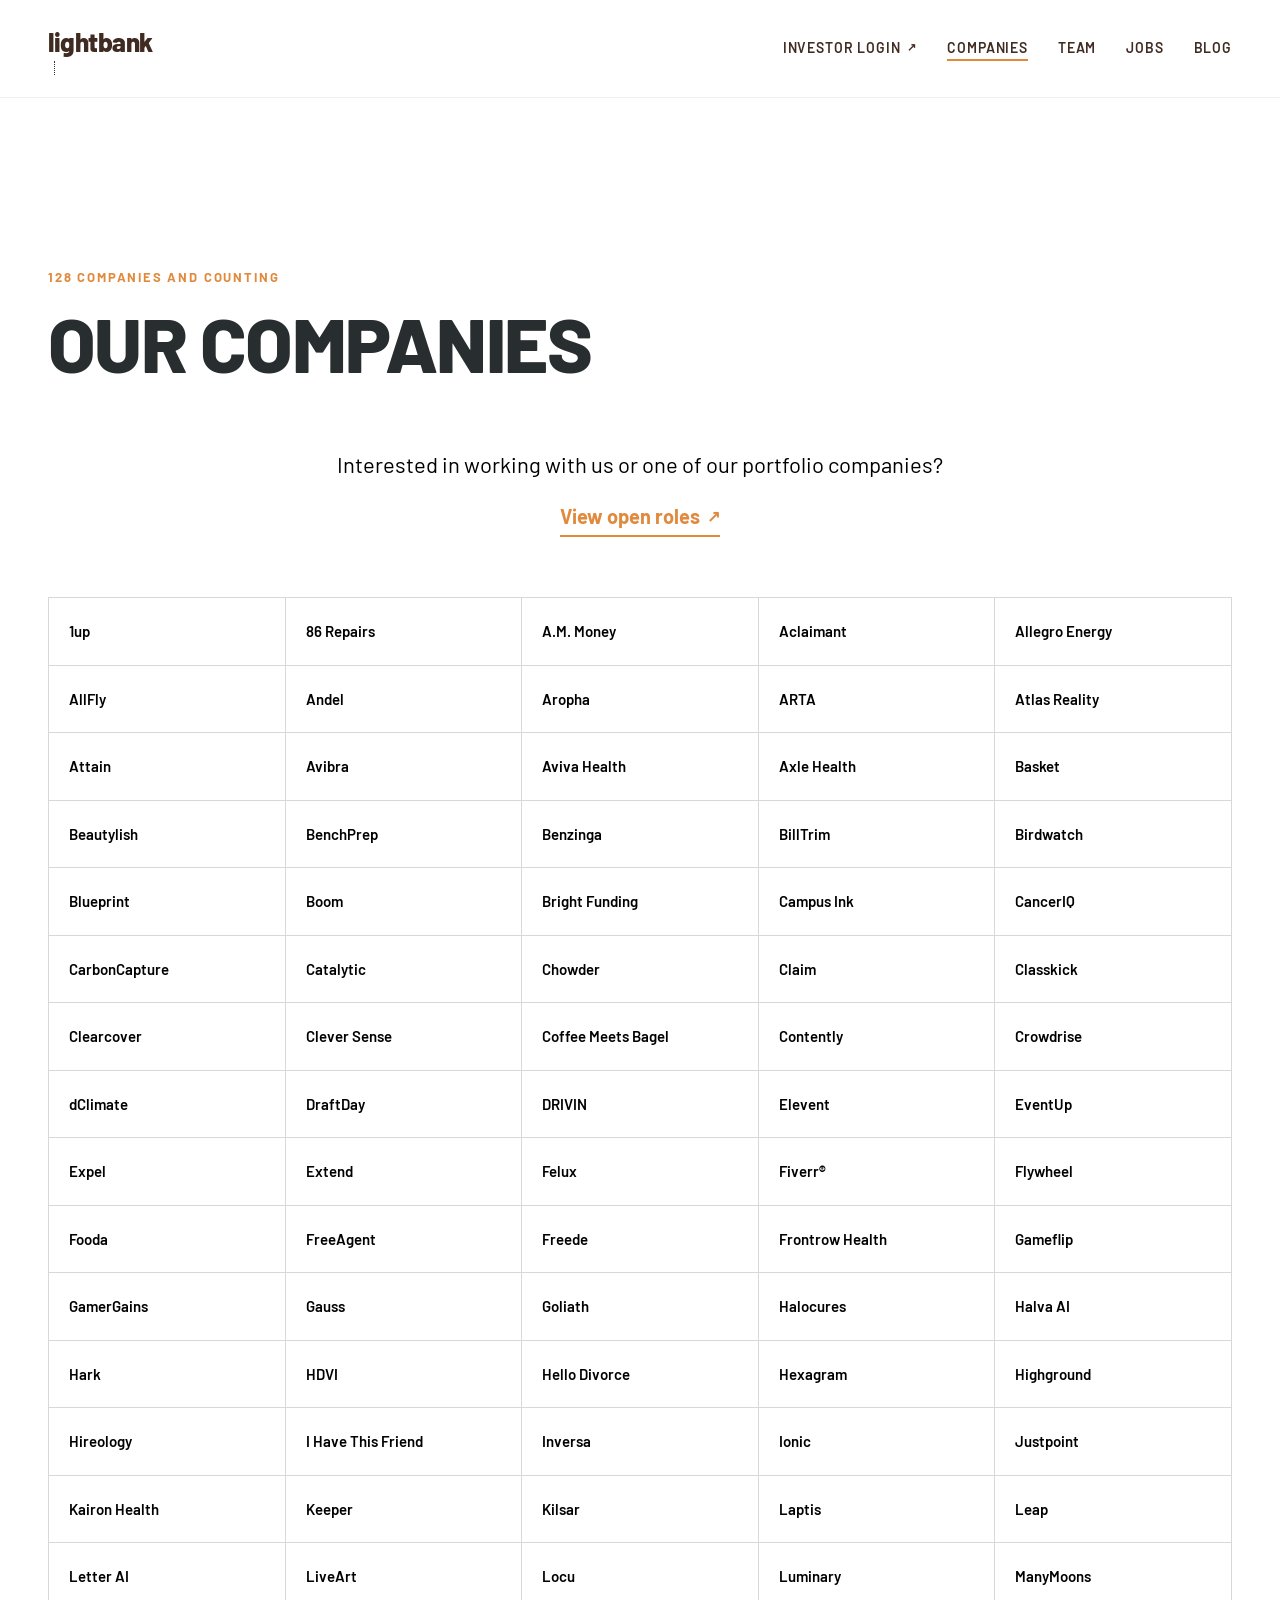
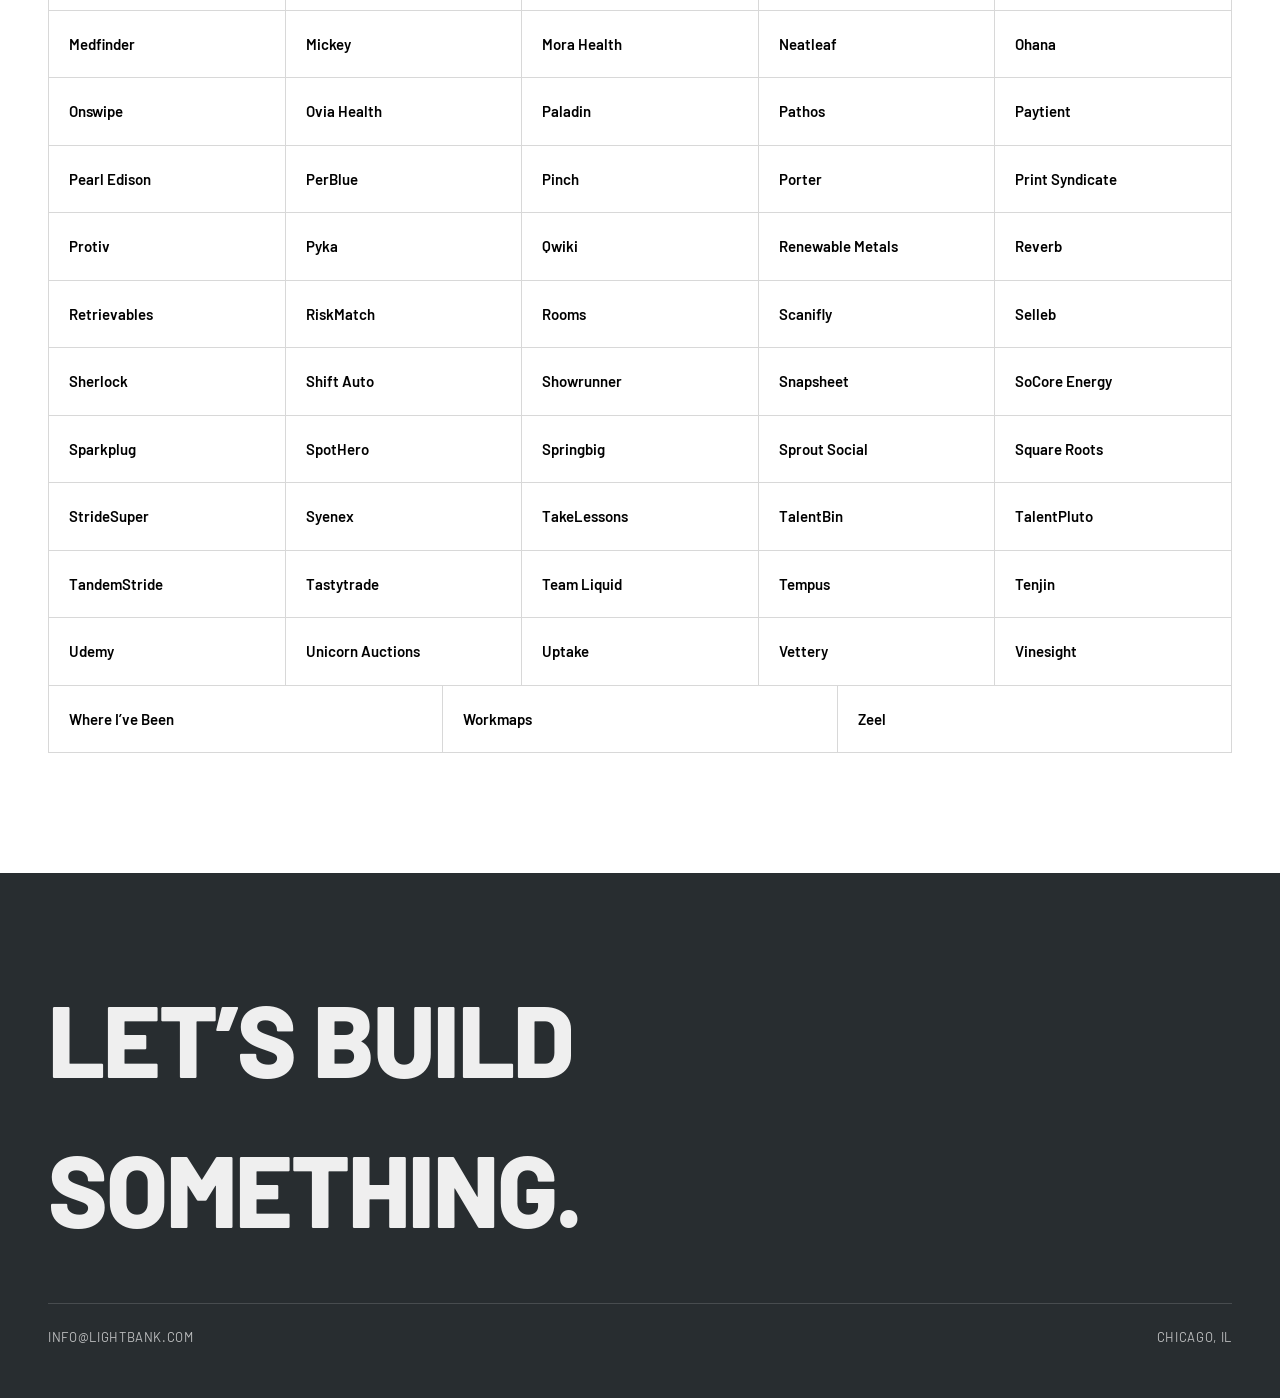
==== companies.html @ a5ef5e42 "Add files via upload" ====
<!DOCTYPE html>
<html lang="en">
<head>
<meta charset="UTF-8">
<meta name="viewport" content="width=device-width, initial-scale=1.0">
<title>Companies — lightbank</title>
<link rel="preconnect" href="https://fonts.googleapis.com">
<link rel="preconnect" href="https://fonts.gstatic.com" crossorigin>
<link href="https://fonts.googleapis.com/css2?family=Barlow:wght@400;600;700;800&display=swap" rel="stylesheet">
<link rel="stylesheet" href="css/styles.css">
</head>
<body>

<header class="site-header">
  <div class="site-header-inner">
    <a href="index.html" class="logo" aria-label="lightbank home">
      <img src="https://images.squarespace-cdn.com/content/v1/611c10a55295ea4ac70eeafd/a0b022d5-d10e-4977-9b59-b20f80494ccd/logo-dark%402x+1+%281%29.png?format=1500w" alt="lightbank" onerror="this.replaceWith(Object.assign(document.createElement('span'),{className:'logo-text',textContent:'lightbank'}))">
      <span class="logo-tick"></span>
    </a>
    <nav class="main-nav">
      <a href="https://dynamo.dynamosoftware.com/tenant/d8.dynamosoftware.com/lightbank/VC-Investor%20Portal_New" class="ext-link" target="_blank" rel="noopener">INVESTOR LOGIN <span class="ext-arrow">&#8599;</span></a>
      <a href="companies.html" aria-current="page">COMPANIES</a>
      <a href="team.html">TEAM</a>
      <a href="jobs.html">JOBS</a>
      <a href="blog.html">BLOG</a>
    </nav>
    <button class="nav-toggle" aria-label="Menu">&#9776;</button>
  </div>
</header>

<main>
  <div class="page-hero">
    <p class="section-kicker reveal">128 companies and counting</p>
    <h1 class="section-title reveal">Our Companies</h1>
  </div>

  <div class="cta-block reveal" style="padding-top: 0; padding-bottom: 60px;">
    <p>Interested in working with us or one of our portfolio companies?</p>
    <a href="jobs.html" class="ext-link">View open roles <span class="ext-arrow">&#8599;</span></a>
  </div>

  <section class="wrap" style="padding-bottom: 120px;">
    <div class="companies-wall reveal">
      <div class="company-tile">1up</div>
      <div class="company-tile">86 Repairs</div>
      <div class="company-tile">A.M. Money</div>
      <div class="company-tile">Aclaimant</div>
      <div class="company-tile">Allegro Energy</div>
      <div class="company-tile">AllFly</div>
      <div class="company-tile">Andel</div>
      <div class="company-tile">Aropha</div>
      <div class="company-tile">ARTA</div>
      <div class="company-tile">Atlas Reality</div>
      <div class="company-tile">Attain</div>
      <div class="company-tile">Avibra</div>
      <div class="company-tile">Aviva Health</div>
      <div class="company-tile">Axle Health</div>
      <div class="company-tile">Basket</div>
      <div class="company-tile">Beautylish</div>
      <div class="company-tile">BenchPrep</div>
      <div class="company-tile">Benzinga</div>
      <div class="company-tile">BillTrim</div>
      <div class="company-tile">Birdwatch</div>
      <div class="company-tile">Blueprint</div>
      <div class="company-tile">Boom</div>
      <div class="company-tile">Bright Funding</div>
      <div class="company-tile">Campus Ink</div>
      <div class="company-tile">CancerIQ</div>
      <div class="company-tile">CarbonCapture</div>
      <div class="company-tile">Catalytic</div>
      <div class="company-tile">Chowder</div>
      <div class="company-tile">Claim</div>
      <div class="company-tile">Classkick</div>
      <div class="company-tile">Clearcover</div>
      <div class="company-tile">Clever Sense</div>
      <div class="company-tile">Coffee Meets Bagel</div>
      <div class="company-tile">Contently</div>
      <div class="company-tile">Crowdrise</div>
      <div class="company-tile">dClimate</div>
      <div class="company-tile">DraftDay</div>
      <div class="company-tile">DRIVIN</div>
      <div class="company-tile">Elevent</div>
      <div class="company-tile">EventUp</div>
      <div class="company-tile">Expel</div>
      <div class="company-tile">Extend</div>
      <div class="company-tile">Felux</div>
      <div class="company-tile">Fiverr&reg;</div>
      <div class="company-tile">Flywheel</div>
      <div class="company-tile">Fooda</div>
      <div class="company-tile">FreeAgent</div>
      <div class="company-tile">Freede</div>
      <div class="company-tile">Frontrow Health</div>
      <div class="company-tile">Gameflip</div>
      <div class="company-tile">GamerGains</div>
      <div class="company-tile">Gauss</div>
      <div class="company-tile">Goliath</div>
      <div class="company-tile">Halocures</div>
      <div class="company-tile">Halva AI</div>
      <div class="company-tile">Hark</div>
      <div class="company-tile">HDVI</div>
      <div class="company-tile">Hello Divorce</div>
      <div class="company-tile">Hexagram</div>
      <div class="company-tile">Highground</div>
      <div class="company-tile">Hireology</div>
      <div class="company-tile">I Have This Friend</div>
      <div class="company-tile">Inversa</div>
      <div class="company-tile">Ionic</div>
      <div class="company-tile">Justpoint</div>
      <div class="company-tile">Kairon Health</div>
      <div class="company-tile">Keeper</div>
      <div class="company-tile">Kilsar</div>
      <div class="company-tile">Laptis</div>
      <div class="company-tile">Leap</div>
      <div class="company-tile">Letter AI</div>
      <div class="company-tile">LiveArt</div>
      <div class="company-tile">Locu</div>
      <div class="company-tile">Luminary</div>
      <div class="company-tile">ManyMoons</div>
      <div class="company-tile">Medfinder</div>
      <div class="company-tile">Mickey</div>
      <div class="company-tile">Mora Health</div>
      <div class="company-tile">Neatleaf</div>
      <div class="company-tile">Ohana</div>
      <div class="company-tile">Onswipe</div>
      <div class="company-tile">Ovia Health</div>
      <div class="company-tile">Paladin</div>
      <div class="company-tile">Pathos</div>
      <div class="company-tile">Paytient</div>
      <div class="company-tile">Pearl Edison</div>
      <div class="company-tile">PerBlue</div>
      <div class="company-tile">Pinch</div>
      <div class="company-tile">Porter</div>
      <div class="company-tile">Print Syndicate</div>
      <div class="company-tile">Protiv</div>
      <div class="company-tile">Pyka</div>
      <div class="company-tile">Qwiki</div>
      <div class="company-tile">Renewable Metals</div>
      <div class="company-tile">Reverb</div>
      <div class="company-tile">Retrievables</div>
      <div class="company-tile">RiskMatch</div>
      <div class="company-tile">Rooms</div>
      <div class="company-tile">Scanifly</div>
      <div class="company-tile">Selleb</div>
      <div class="company-tile">Sherlock</div>
      <div class="company-tile">Shift Auto</div>
      <div class="company-tile">Showrunner</div>
      <div class="company-tile">Snapsheet</div>
      <div class="company-tile">SoCore Energy</div>
      <div class="company-tile">Sparkplug</div>
      <div class="company-tile">SpotHero</div>
      <div class="company-tile">Springbig</div>
      <div class="company-tile">Sprout Social</div>
      <div class="company-tile">Square Roots</div>
      <div class="company-tile">StrideSuper</div>
      <div class="company-tile">Syenex</div>
      <div class="company-tile">TakeLessons</div>
      <div class="company-tile">TalentBin</div>
      <div class="company-tile">TalentPluto</div>
      <div class="company-tile">TandemStride</div>
      <div class="company-tile">Tastytrade</div>
      <div class="company-tile">Team Liquid</div>
      <div class="company-tile">Tempus</div>
      <div class="company-tile">Tenjin</div>
      <div class="company-tile">Udemy</div>
      <div class="company-tile">Unicorn Auctions</div>
      <div class="company-tile">Uptake</div>
      <div class="company-tile">Vettery</div>
      <div class="company-tile">Vinesight</div>
      <div class="company-tile">Where I&rsquo;ve Been</div>
      <div class="company-tile">Workmaps</div>
      <div class="company-tile">Zeel</div>
    </div>
  </section>
</main>

<footer class="site-footer">
  <div class="wrap">
    <div class="footer-huge reveal">Let&rsquo;s build<br>something.</div>
    <div class="footer-meta">
      <a href="mailto:info@lightbank.com">INFO@LIGHTBANK.COM</a>
      <span>CHICAGO, IL</span>
    </div>
  </div>
</footer>

<script src="js/nav.js"></script>
</body>
</html>
---- css/styles.css ----
/* ==========================================================================
   lightbank — rebuild v2
   Bold layout & motion. Brand constants kept: Barlow, brown/near-black/cream.
   ========================================================================== */

:root {
  --color-bg: #ffffff;
  --color-bg-alt: #efefef;
  --color-text: #000000;
  --color-heading: #282d30;
  --color-accent: #3f2b21;   /* brand brown */
  --color-accent-2: #8a5a3a; /* lighter brown for accents/motion */
  --color-orange: #e08a3e;   /* brand orange accent */
  --color-muted: #6b6b6b;
  --color-invert-bg: #282d30;
  --color-invert-text: #efefef;

  --font-base: 'Barlow', Helvetica, Arial, sans-serif;

  --max-width: 1320px;
  --ease: cubic-bezier(.16,1,.3,1);
}

* { box-sizing: border-box; }

html { scroll-behavior: smooth; }

html, body {
  margin: 0;
  padding: 0;
  background: var(--color-bg);
  color: var(--color-text);
  font-family: var(--font-base);
  font-size: 16px;
  line-height: 1.5;
  overflow-x: hidden;
}

a { color: inherit; text-decoration: none; }
img { max-width: 100%; display: block; }

.wrap {
  max-width: var(--max-width);
  margin: 0 auto;
  padding: 0 48px;
}

/* ---------------- Reveal-on-scroll ---------------- */

.reveal {
  opacity: 0;
  transform: translateY(36px);
  transition: opacity 0.8s var(--ease), transform 0.8s var(--ease);
}

.reveal.is-visible {
  opacity: 1;
  transform: translateY(0);
}

.reveal-stagger > * {
  opacity: 0;
  transform: translateY(24px);
  transition: opacity 0.6s var(--ease), transform 0.6s var(--ease);
}

.reveal-stagger.is-visible > * {
  opacity: 1;
  transform: translateY(0);
}

.reveal-stagger.is-visible > *:nth-child(1) { transition-delay: 0.02s; }
.reveal-stagger.is-visible > *:nth-child(2) { transition-delay: 0.06s; }
.reveal-stagger.is-visible > *:nth-child(3) { transition-delay: 0.10s; }
.reveal-stagger.is-visible > *:nth-child(4) { transition-delay: 0.14s; }
.reveal-stagger.is-visible > *:nth-child(5) { transition-delay: 0.18s; }
.reveal-stagger.is-visible > *:nth-child(6) { transition-delay: 0.22s; }
.reveal-stagger.is-visible > *:nth-child(7) { transition-delay: 0.26s; }
.reveal-stagger.is-visible > *:nth-child(8) { transition-delay: 0.30s; }
.reveal-stagger.is-visible > *:nth-child(n+9) { transition-delay: 0.34s; }

/* ---------------- Header / Nav ---------------- */

.site-header {
  position: sticky;
  top: 0;
  z-index: 100;
  display: flex;
  align-items: center;
  justify-content: space-between;
  padding: 22px 48px;
  background: rgba(255,255,255,0.72);
  backdrop-filter: blur(14px) saturate(1.4);
  -webkit-backdrop-filter: blur(14px) saturate(1.4);
  border-bottom: 1px solid rgba(63,43,33,0.08);
}

.site-header-inner {
  display: flex;
  align-items: center;
  justify-content: space-between;
  max-width: var(--max-width);
  margin: 0 auto;
  width: 100%;
}

.site-header, .site-header * { color: var(--color-accent); }

.logo {
  display: inline-flex;
  flex-direction: column;
  align-items: flex-start;
}

.logo img { height: 30px; width: auto; }

.logo .logo-tick {
  width: 1px; height: 14px; margin-left: 6px;
  border-left: 1px dotted var(--color-accent);
}

.logo .logo-text {
  font-weight: 800;
  font-size: 26px;
  letter-spacing: -0.5px;
}

.main-nav { display: flex; align-items: center; gap: 30px; }

.main-nav a {
  font-size: 14px;
  font-weight: 600;
  letter-spacing: 0.06em;
  position: relative;
  padding-bottom: 3px;
}

.main-nav a::after {
  content: '';
  position: absolute;
  left: 0; bottom: 0;
  width: 100%; height: 2px;
  background: var(--color-orange);
  transform: scaleX(0);
  transform-origin: right;
  transition: transform 0.35s var(--ease);
}

.main-nav a:hover::after,
.main-nav a[aria-current="page"]::after {
  transform: scaleX(1);
  transform-origin: left;
}

.ext-link {
  display: inline-flex;
  align-items: center;
  gap: 7px;
}

.ext-link .ext-arrow {
  display: inline-block;
  font-size: 0.8em;
  transition: transform 0.3s var(--ease);
}

.ext-link:hover .ext-arrow { transform: translate(2px, -2px); }

.nav-toggle {
  display: none;
  background: none; border: none;
  font-size: 24px; cursor: pointer;
}

/* ---------------- Hero ---------------- */

.hero-photo {
  position: relative;
  height: 88vh;
  min-height: 520px;
  overflow: hidden;
}

.hero-photo img {
  width: 100%;
  height: 100%;
  object-fit: cover;
  object-position: center 30%;
}

.hero-photo-caption {
  position: absolute;
  left: 48px;
  bottom: 28px;
  color: #fff;
  font-size: 12px;
  font-weight: 600;
  letter-spacing: 0.08em;
  text-transform: uppercase;
  text-shadow: 0 1px 8px rgba(0,0,0,0.45);
}

.hero {
  display: flex;
  flex-direction: column;
  justify-content: flex-end;
  padding: 100px 48px 80px;
  max-width: var(--max-width);
  margin: 0 auto;
  position: relative;
}

.hero-huge {
  font-size: clamp(56px, 10vw, 148px);
  font-weight: 800;
  line-height: 0.88;
  letter-spacing: -0.03em;
  color: var(--color-heading);
  margin: 0;
  text-transform: uppercase;
}

.hero-huge .outline {
  -webkit-text-stroke: 2px var(--color-heading);
  color: transparent;
}

.hero-huge .pop {
  color: var(--color-orange);
}

.hero-sub {
  max-width: 520px;
  margin-top: 32px;
  font-size: 20px;
  color: var(--color-muted);
}

.hero-meta {
  display: flex;
  justify-content: space-between;
  align-items: flex-end;
  margin-top: 60px;
  padding-top: 24px;
  border-top: 1px solid #d8d8d8;
  font-size: 13px;
  letter-spacing: 0.05em;
  color: var(--color-muted);
  text-transform: uppercase;
}

/* ---------------- Marquee ---------------- */

.marquee-band {
  background: var(--color-invert-bg);
  color: var(--color-invert-text);
  padding: 26px 0;
  overflow: hidden;
  white-space: nowrap;
  border-top: 3px solid var(--color-orange);
  border-bottom: 3px solid var(--color-orange);
}

.marquee-track {
  display: inline-flex;
  animation: marquee 42s linear infinite;
}

.marquee-track span {
  font-size: 22px;
  font-weight: 600;
  text-transform: uppercase;
  letter-spacing: 0.02em;
  padding: 0 28px;
  opacity: 0.85;
}

.marquee-track span::after {
  content: '\2022';
  margin-left: 28px;
  opacity: 0.4;
}

@keyframes marquee {
  from { transform: translateX(0); }
  to { transform: translateX(-50%); }
}

@media (prefers-reduced-motion: reduce) {
  .marquee-track { animation: none; }
  .reveal, .reveal-stagger > * { opacity: 1; transform: none; transition: none; }
}

/* ---------------- Section framing ---------------- */

.section {
  padding: 120px 48px;
  max-width: var(--max-width);
  margin: 0 auto;
}

.section.alt {
  background: var(--color-bg-alt);
  max-width: none;
  padding-left: 0; padding-right: 0;
}

.section.alt > .wrap { padding-top: 0; padding-bottom: 0; }

.section-kicker {
  font-size: 13px;
  font-weight: 700;
  letter-spacing: 0.14em;
  text-transform: uppercase;
  color: var(--color-orange);
  margin: 0 0 18px;
}

.section-title {
  font-size: clamp(36px, 6vw, 84px);
  font-weight: 800;
  letter-spacing: -0.02em;
  text-transform: uppercase;
  color: var(--color-heading);
  margin: 0 0 10px;
  line-height: 0.95;
}

.page-hero {
  padding: 170px 48px 60px;
  max-width: var(--max-width);
  margin: 0 auto;
}

/* ---------------- Team page ---------------- */

.team-list {
  border-top: 1px solid #d8d8d8;
}

.team-row {
  display: flex;
  align-items: baseline;
  gap: 28px;
  padding: 22px 0;
  border-bottom: 1px solid #d8d8d8;
  transition: background 0.35s var(--ease), padding-left 0.35s var(--ease);
}

.team-row:hover {
  background: var(--color-invert-bg);
  color: var(--color-invert-text);
  padding-left: 20px;
}

/* Non-navigating rows (e.g. team member names with no bio page):
   a much quieter hover so it doesn't read as a clickable link. */
.team-row.static {
  cursor: default;
}

.team-row.static:hover {
  background: var(--color-bg-alt);
  color: var(--color-text);
  padding-left: 12px;
}

.team-index {
  font-size: 14px;
  color: var(--color-muted);
  width: 40px;
  flex-shrink: 0;
}

.team-row:hover .team-index { color: var(--color-invert-text); opacity: 0.6; }

.team-name {
  font-size: clamp(24px, 4vw, 40px);
  font-weight: 700;
  letter-spacing: -0.01em;
  margin: 0;
  flex: 1;
}

.team-row-arrow {
  font-size: 22px;
  opacity: 0;
  transform: translateX(-8px);
  transition: opacity 0.3s var(--ease), transform 0.3s var(--ease);
}

.team-row:hover .team-row-arrow { opacity: 1; transform: translateX(0); }

.cta-block {
  text-align: center;
  padding: 100px 20px;
}

.cta-block p {
  font-size: 22px;
  margin: 0 0 20px;
}

.cta-block .ext-link {
  font-size: 20px;
  font-weight: 700;
  color: var(--color-orange);
  border-bottom: 2px solid var(--color-orange);
  padding-bottom: 4px;
}

/* ---------------- Companies page ---------------- */

.companies-wall {
  display: flex;
  flex-wrap: wrap;
  gap: 0;
  border-top: 1px solid #d8d8d8;
  border-left: 1px solid #d8d8d8;
}

.company-tile {
  flex: 1 1 220px;
  border-right: 1px solid #d8d8d8;
  border-bottom: 1px solid #d8d8d8;
  padding: 22px 20px;
  font-size: 15px;
  font-weight: 600;
  transition: background 0.25s var(--ease), color 0.25s var(--ease), transform 0.25s var(--ease);
}

.company-tile:hover {
  background: var(--color-accent);
  color: #fff;
  transform: translateY(-2px);
}

/* ---------------- Blog page ---------------- */

.blog-list {
  max-width: 920px;
  margin: 0 auto;
  padding: 0 48px 120px;
}

.blog-post {
  display: grid;
  grid-template-columns: 120px 1fr auto;
  align-items: start;
  gap: 24px;
  padding: 36px 0;
  border-bottom: 1px solid #d8d8d8;
  transition: transform 0.3s var(--ease);
}

.blog-post:hover { transform: translateX(10px); }

.blog-date {
  font-size: 14px;
  font-weight: 700;
  color: var(--color-orange);
  letter-spacing: 0.04em;
  padding-top: 6px;
}

.blog-title {
  font-size: clamp(19px, 2.4vw, 26px);
  font-weight: 700;
  color: var(--color-heading);
  text-transform: uppercase;
  line-height: 1.25;
  margin: 0;
}

.blog-post .ext-link {
  font-size: 14px;
  font-weight: 700;
  color: var(--color-accent);
  align-self: center;
  white-space: nowrap;
}

/* ---------------- Jobs page ---------------- */

.jobs-hero {
  min-height: 70vh;
  display: flex;
  flex-direction: column;
  justify-content: center;
  align-items: flex-start;
  padding: 140px 48px;
  max-width: var(--max-width);
  margin: 0 auto;
}

.jobs-hero p {
  font-size: 20px;
  max-width: 520px;
  color: var(--color-muted);
  margin: 24px 0 36px;
}

.jobs-hero .ext-link {
  font-size: clamp(22px, 3vw, 32px);
  font-weight: 800;
  color: var(--color-orange);
  border-bottom: 3px solid var(--color-orange);
  padding-bottom: 6px;
}

.orange-band {
  background: var(--color-orange);
  padding: 70px 48px;
}

.orange-band .wrap { padding: 0; display: flex; gap: 40px; flex-wrap: wrap; justify-content: space-between; }

.orange-band .stat { color: #2c1a0d; }

.orange-band .stat .num {
  font-size: clamp(36px, 5vw, 56px);
  font-weight: 800;
  line-height: 1;
  display: block;
}

.orange-band .stat .label {
  font-size: 13px;
  font-weight: 700;
  letter-spacing: 0.08em;
  text-transform: uppercase;
  opacity: 0.8;
}

.jobs-links .team-row {
  padding: 30px 0;
}

.jobs-links .team-name {
  font-size: clamp(22px, 3.4vw, 34px);
}

/* ---------------- Footer ---------------- */

.site-footer {
  background: var(--color-invert-bg);
  color: var(--color-invert-text);
  padding: 90px 48px 50px;
}

.site-footer .wrap {
  padding: 0;
}

.footer-huge {
  font-size: clamp(40px, 8vw, 100px);
  font-weight: 800;
  text-transform: uppercase;
  letter-spacing: -0.02em;
  margin: 0 0 40px;
}

.footer-meta {
  display: flex;
  justify-content: space-between;
  flex-wrap: wrap;
  gap: 16px;
  font-size: 13px;
  letter-spacing: 0.05em;
  text-transform: uppercase;
  opacity: 0.75;
  border-top: 1px solid rgba(255,255,255,0.2);
  padding-top: 24px;
}

.site-footer a:hover { opacity: 0.6; }

/* ---------------- Responsive ---------------- */

@media (max-width: 780px) {
  .main-nav { display: none; }
  .main-nav.is-open {
    display: flex;
    flex-direction: column;
    align-items: flex-start;
    gap: 18px;
    position: fixed;
    top: 78px; right: 24px;
    background: var(--color-invert-bg);
    color: #fff;
    padding: 24px 28px;
    z-index: 50;
  }
  .nav-toggle { display: block; }
  .hero { padding-top: 60px; }
  .hero-photo { height: 60vh; }
  .section { padding: 80px 24px; }
  .blog-post { grid-template-columns: 1fr; }
  .wrap, .blog-list, .page-hero, .jobs-hero { padding-left: 24px; padding-right: 24px; }
  .site-header { padding: 18px 24px; }
}
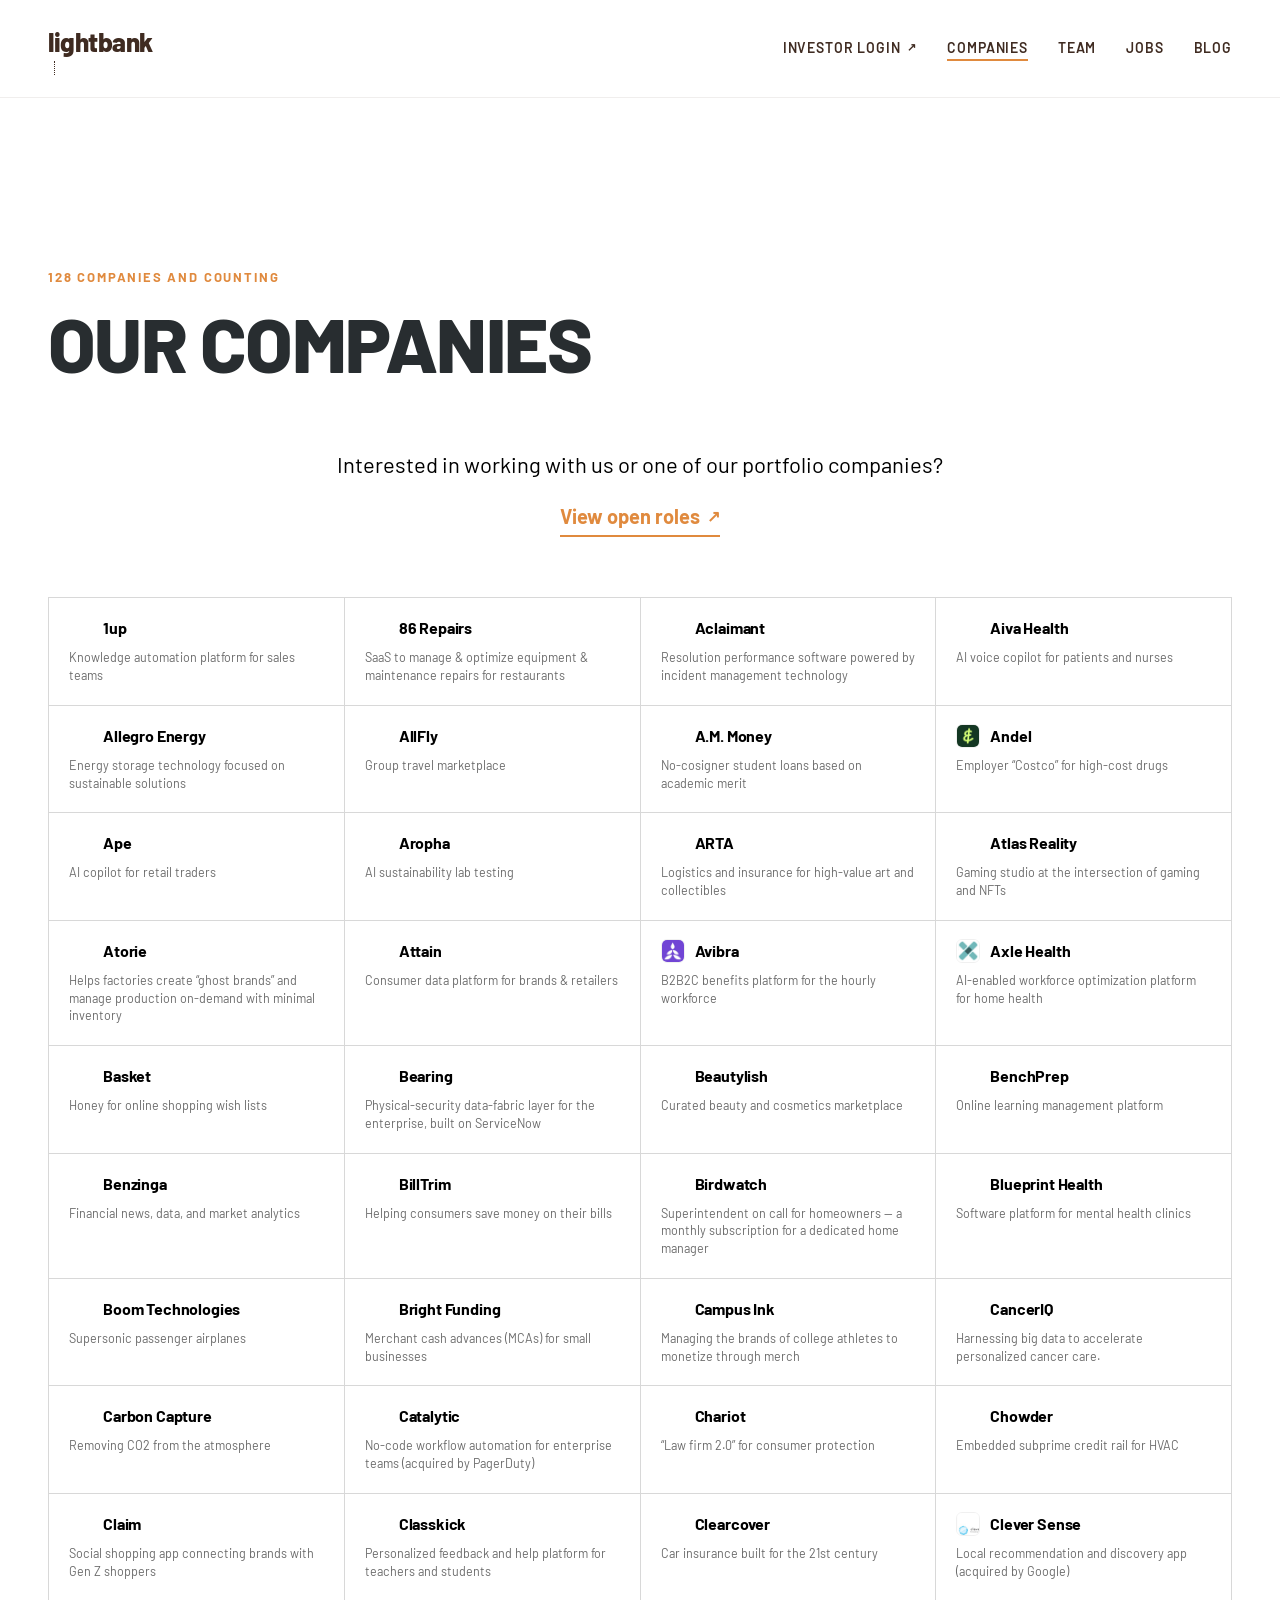
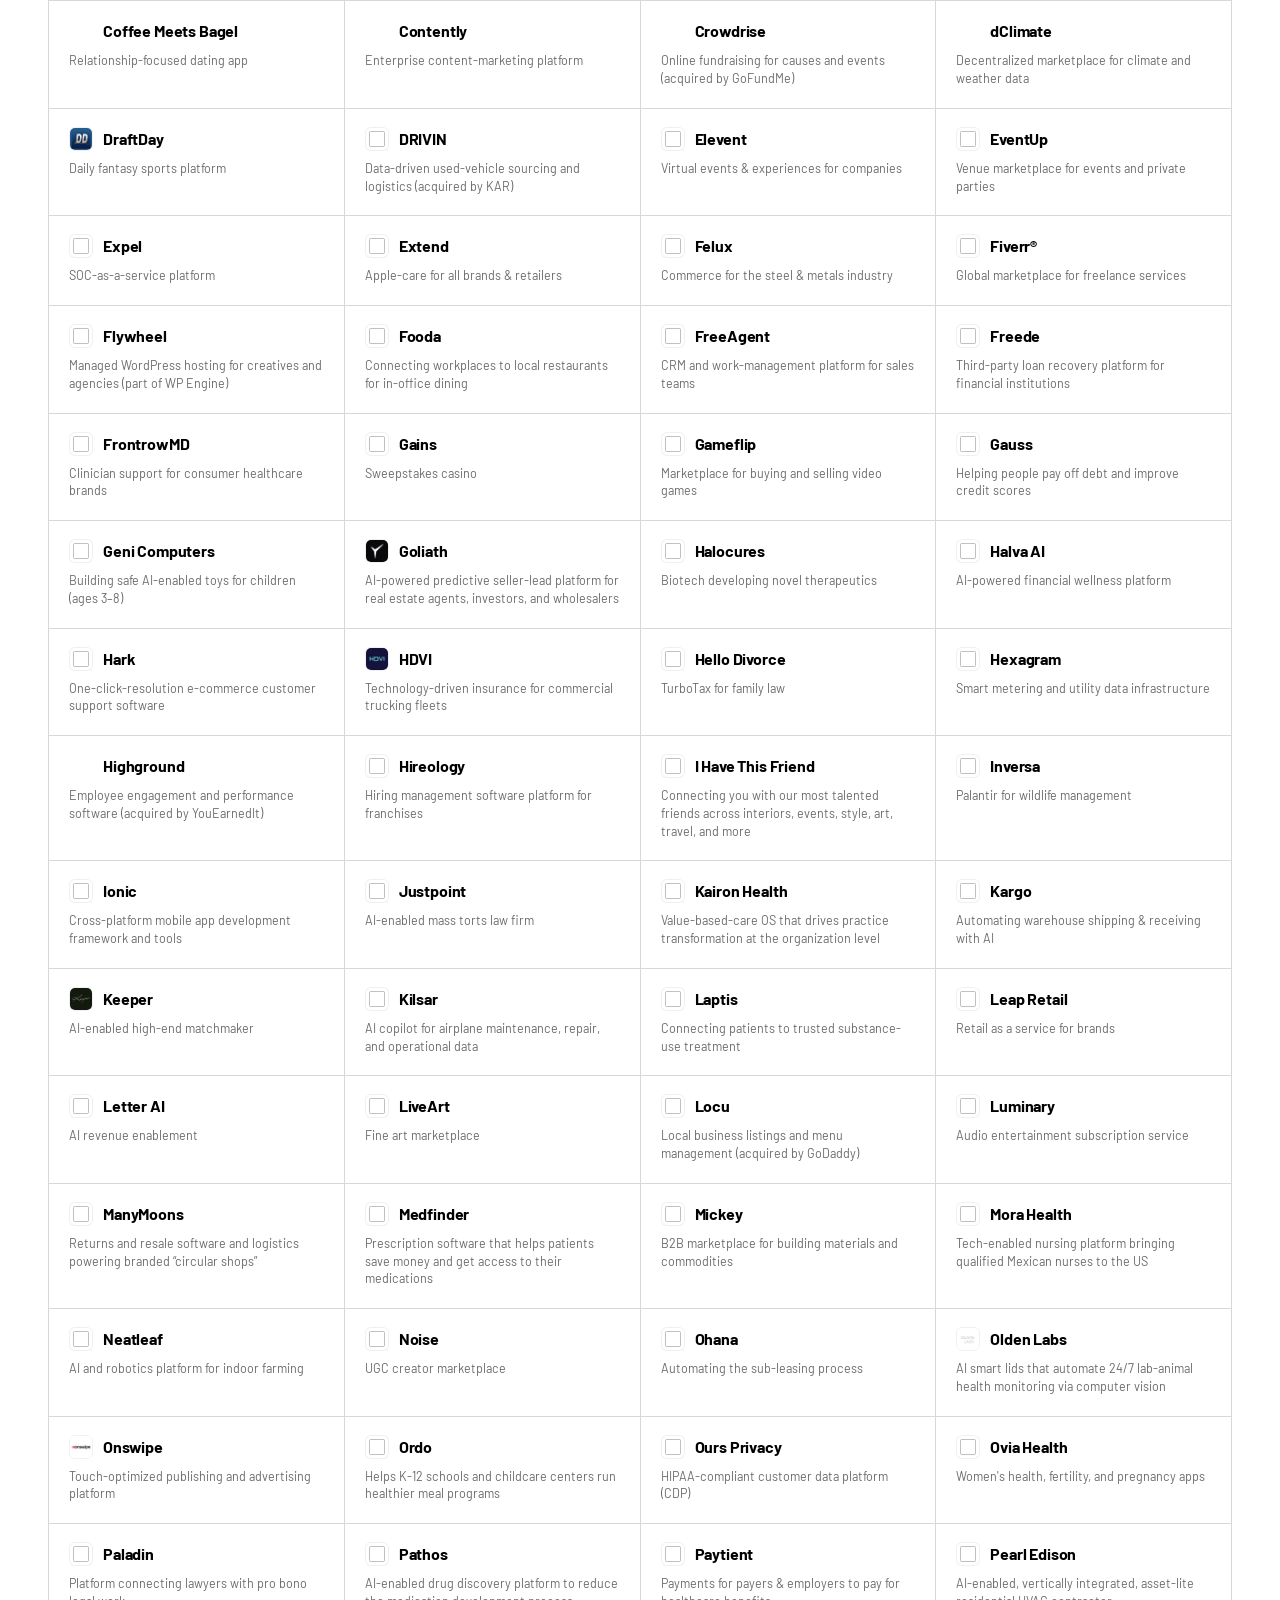
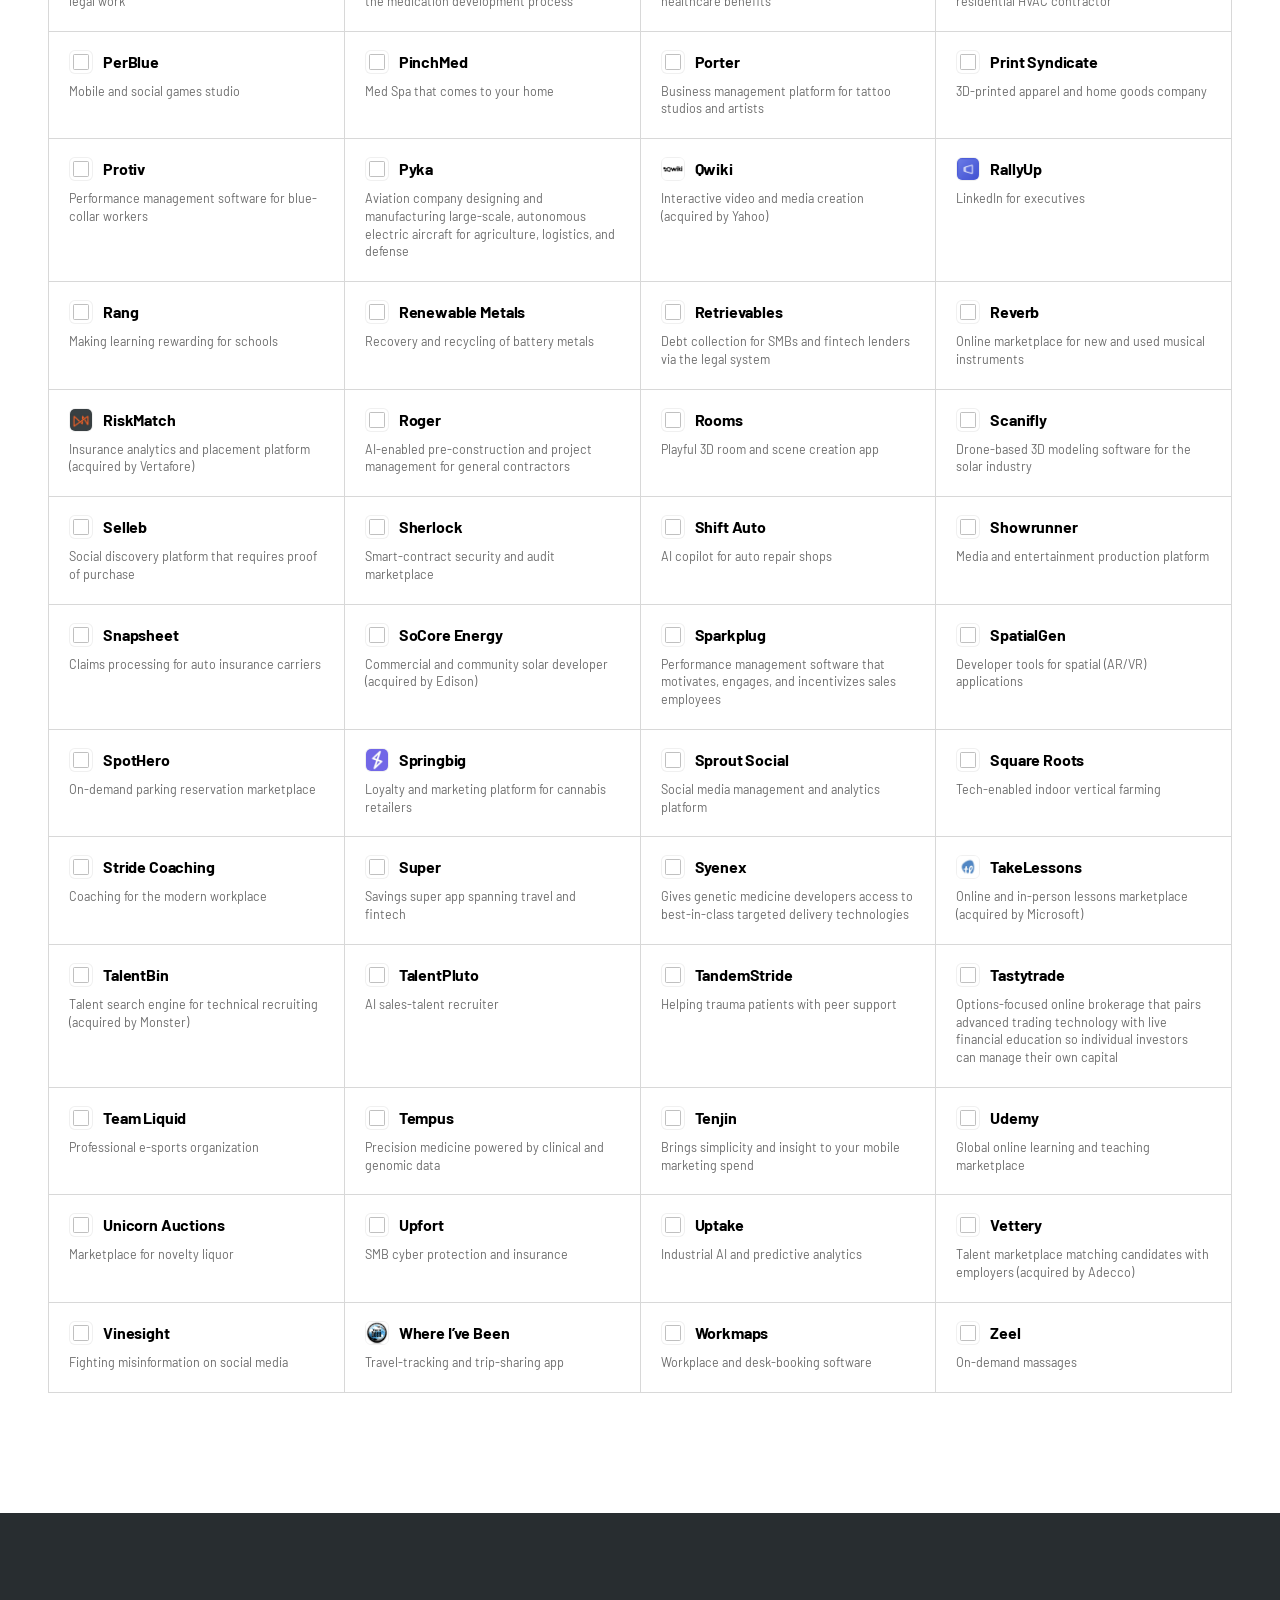
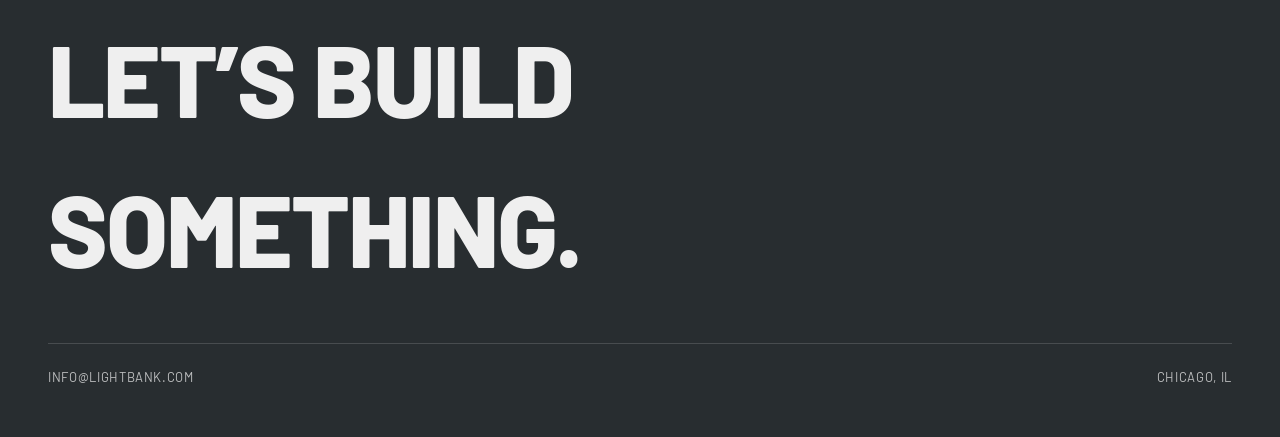
==== commit 918ea0f6: "Rename companies to companies.html" ====
--- a/companies.html
+++ b/companies.html
@@ -7,7 +7,671 @@
 <link rel="preconnect" href="https://fonts.googleapis.com">
 <link rel="preconnect" href="https://fonts.gstatic.com" crossorigin>
 <link href="https://fonts.googleapis.com/css2?family=Barlow:wght@400;600;700;800&display=swap" rel="stylesheet">
-<link rel="stylesheet" href="css/styles.css">
+<style>
+/* ==========================================================================
+   lightbank — rebuild v2
+   Bold layout & motion. Brand constants kept: Barlow, brown/near-black/cream.
+   ========================================================================== */
+
+:root {
+  --color-bg: #ffffff;
+  --color-bg-alt: #efefef;
+  --color-text: #000000;
+  --color-heading: #282d30;
+  --color-accent: #3f2b21;   /* brand brown */
+  --color-accent-2: #8a5a3a; /* lighter brown for accents/motion */
+  --color-orange: #e08a3e;   /* brand orange accent */
+  --color-muted: #6b6b6b;
+  --color-invert-bg: #282d30;
+  --color-invert-text: #efefef;
+
+  --font-base: 'Barlow', Helvetica, Arial, sans-serif;
+
+  --max-width: 1320px;
+  --ease: cubic-bezier(.16,1,.3,1);
+}
+
+* { box-sizing: border-box; }
+
+html { scroll-behavior: smooth; }
+
+html, body {
+  margin: 0;
+  padding: 0;
+  background: var(--color-bg);
+  color: var(--color-text);
+  font-family: var(--font-base);
+  font-size: 16px;
+  line-height: 1.5;
+  overflow-x: hidden;
+}
+
+a { color: inherit; text-decoration: none; }
+img { max-width: 100%; display: block; }
+
+.wrap {
+  max-width: var(--max-width);
+  margin: 0 auto;
+  padding: 0 48px;
+}
+
+/* ---------------- Reveal-on-scroll ---------------- */
+
+.reveal {
+  opacity: 0;
+  transform: translateY(36px);
+  transition: opacity 0.8s var(--ease), transform 0.8s var(--ease);
+}
+
+.reveal.is-visible {
+  opacity: 1;
+  transform: translateY(0);
+}
+
+.reveal-stagger > * {
+  opacity: 0;
+  transform: translateY(24px);
+  transition: opacity 0.6s var(--ease), transform 0.6s var(--ease);
+}
+
+.reveal-stagger.is-visible > * {
+  opacity: 1;
+  transform: translateY(0);
+}
+
+.reveal-stagger.is-visible > *:nth-child(1) { transition-delay: 0.02s; }
+.reveal-stagger.is-visible > *:nth-child(2) { transition-delay: 0.06s; }
+.reveal-stagger.is-visible > *:nth-child(3) { transition-delay: 0.10s; }
+.reveal-stagger.is-visible > *:nth-child(4) { transition-delay: 0.14s; }
+.reveal-stagger.is-visible > *:nth-child(5) { transition-delay: 0.18s; }
+.reveal-stagger.is-visible > *:nth-child(6) { transition-delay: 0.22s; }
+.reveal-stagger.is-visible > *:nth-child(7) { transition-delay: 0.26s; }
+.reveal-stagger.is-visible > *:nth-child(8) { transition-delay: 0.30s; }
+.reveal-stagger.is-visible > *:nth-child(n+9) { transition-delay: 0.34s; }
+
+/* ---------------- Header / Nav ---------------- */
+
+.site-header {
+  position: sticky;
+  top: 0;
+  z-index: 100;
+  display: flex;
+  align-items: center;
+  justify-content: space-between;
+  padding: 22px 48px;
+  background: rgba(255,255,255,0.72);
+  backdrop-filter: blur(14px) saturate(1.4);
+  -webkit-backdrop-filter: blur(14px) saturate(1.4);
+  border-bottom: 1px solid rgba(63,43,33,0.08);
+}
+
+.site-header-inner {
+  display: flex;
+  align-items: center;
+  justify-content: space-between;
+  max-width: var(--max-width);
+  margin: 0 auto;
+  width: 100%;
+}
+
+.site-header, .site-header * { color: var(--color-accent); }
+
+.logo {
+  display: inline-flex;
+  flex-direction: column;
+  align-items: flex-start;
+}
+
+.logo img { height: 30px; width: auto; }
+
+.logo .logo-tick {
+  width: 1px; height: 14px; margin-left: 6px;
+  border-left: 1px dotted var(--color-accent);
+}
+
+.logo .logo-text {
+  font-weight: 800;
+  font-size: 26px;
+  letter-spacing: -0.5px;
+}
+
+.main-nav { display: flex; align-items: center; gap: 30px; }
+
+.main-nav a {
+  font-size: 14px;
+  font-weight: 600;
+  letter-spacing: 0.06em;
+  position: relative;
+  padding-bottom: 3px;
+}
+
+.main-nav a::after {
+  content: '';
+  position: absolute;
+  left: 0; bottom: 0;
+  width: 100%; height: 2px;
+  background: var(--color-orange);
+  transform: scaleX(0);
+  transform-origin: right;
+  transition: transform 0.35s var(--ease);
+}
+
+.main-nav a:hover::after,
+.main-nav a[aria-current="page"]::after {
+  transform: scaleX(1);
+  transform-origin: left;
+}
+
+.ext-link {
+  display: inline-flex;
+  align-items: center;
+  gap: 7px;
+}
+
+.ext-link .ext-arrow {
+  display: inline-block;
+  font-size: 0.8em;
+  transition: transform 0.3s var(--ease);
+}
+
+.ext-link:hover .ext-arrow { transform: translate(2px, -2px); }
+
+.nav-toggle {
+  display: none;
+  background: none; border: none;
+  font-size: 24px; cursor: pointer;
+}
+
+/* ---------------- Hero ---------------- */
+
+.hero-photo {
+  position: relative;
+  height: 88vh;
+  min-height: 520px;
+  overflow: hidden;
+}
+
+.hero-photo img {
+  width: 100%;
+  height: 100%;
+  object-fit: cover;
+  object-position: center 30%;
+}
+
+.hero-photo-caption {
+  position: absolute;
+  left: 48px;
+  bottom: 28px;
+  color: #fff;
+  font-size: 12px;
+  font-weight: 600;
+  letter-spacing: 0.08em;
+  text-transform: uppercase;
+  text-shadow: 0 1px 8px rgba(0,0,0,0.45);
+}
+
+.hero {
+  display: flex;
+  flex-direction: column;
+  justify-content: flex-end;
+  padding: 100px 48px 80px;
+  max-width: var(--max-width);
+  margin: 0 auto;
+  position: relative;
+}
+
+.hero-huge {
+  font-size: clamp(56px, 10vw, 148px);
+  font-weight: 800;
+  line-height: 0.88;
+  letter-spacing: -0.03em;
+  color: var(--color-heading);
+  margin: 0;
+  text-transform: uppercase;
+}
+
+.hero-huge .outline {
+  -webkit-text-stroke: 2px var(--color-heading);
+  color: transparent;
+}
+
+.hero-huge .pop {
+  color: var(--color-orange);
+}
+
+.hero-sub {
+  max-width: 520px;
+  margin-top: 32px;
+  font-size: 20px;
+  color: var(--color-muted);
+}
+
+.hero-meta {
+  display: flex;
+  justify-content: space-between;
+  align-items: flex-end;
+  margin-top: 60px;
+  padding-top: 24px;
+  border-top: 1px solid #d8d8d8;
+  font-size: 13px;
+  letter-spacing: 0.05em;
+  color: var(--color-muted);
+  text-transform: uppercase;
+}
+
+/* ---------------- Marquee ---------------- */
+
+.marquee-band {
+  background: var(--color-invert-bg);
+  color: var(--color-invert-text);
+  padding: 26px 0;
+  overflow: hidden;
+  white-space: nowrap;
+  border-top: 3px solid var(--color-orange);
+  border-bottom: 3px solid var(--color-orange);
+}
+
+.marquee-track {
+  display: inline-flex;
+  animation: marquee 42s linear infinite;
+}
+
+.marquee-track span {
+  font-size: 22px;
+  font-weight: 600;
+  text-transform: uppercase;
+  letter-spacing: 0.02em;
+  padding: 0 28px;
+  opacity: 0.85;
+}
+
+.marquee-track span::after {
+  content: '\2022';
+  margin-left: 28px;
+  opacity: 0.4;
+}
+
+@keyframes marquee {
+  from { transform: translateX(0); }
+  to { transform: translateX(-50%); }
+}
+
+@media (prefers-reduced-motion: reduce) {
+  .marquee-track { animation: none; }
+  .reveal, .reveal-stagger > * { opacity: 1; transform: none; transition: none; }
+}
+
+/* ---------------- Section framing ---------------- */
+
+.section {
+  padding: 120px 48px;
+  max-width: var(--max-width);
+  margin: 0 auto;
+}
+
+.section.alt {
+  background: var(--color-bg-alt);
+  max-width: none;
+  padding-left: 0; padding-right: 0;
+}
+
+.section.alt > .wrap { padding-top: 0; padding-bottom: 0; }
+
+.section-kicker {
+  font-size: 13px;
+  font-weight: 700;
+  letter-spacing: 0.14em;
+  text-transform: uppercase;
+  color: var(--color-orange);
+  margin: 0 0 18px;
+}
+
+.section-title {
+  font-size: clamp(36px, 6vw, 84px);
+  font-weight: 800;
+  letter-spacing: -0.02em;
+  text-transform: uppercase;
+  color: var(--color-heading);
+  margin: 0 0 10px;
+  line-height: 0.95;
+}
+
+.page-hero {
+  padding: 170px 48px 60px;
+  max-width: var(--max-width);
+  margin: 0 auto;
+}
+
+/* ---------------- Team page ---------------- */
+
+.team-list {
+  border-top: 1px solid #d8d8d8;
+}
+
+.team-row {
+  display: flex;
+  align-items: baseline;
+  gap: 28px;
+  padding: 22px 0;
+  border-bottom: 1px solid #d8d8d8;
+  transition: background 0.35s var(--ease), padding-left 0.35s var(--ease);
+}
+
+.team-row:hover {
+  background: var(--color-invert-bg);
+  color: var(--color-invert-text);
+  padding-left: 20px;
+}
+
+/* Non-navigating rows (e.g. team member names with no bio page):
+   a much quieter hover so it doesn't read as a clickable link. */
+.team-row.static {
+  cursor: default;
+}
+
+.team-row.static:hover {
+  background: var(--color-bg-alt);
+  color: var(--color-text);
+  padding-left: 12px;
+}
+
+.team-index {
+  font-size: 14px;
+  color: var(--color-muted);
+  width: 40px;
+  flex-shrink: 0;
+}
+
+.team-row:hover .team-index { color: var(--color-invert-text); opacity: 0.6; }
+
+.team-name {
+  font-size: clamp(24px, 4vw, 40px);
+  font-weight: 700;
+  letter-spacing: -0.01em;
+  margin: 0;
+  flex: 1;
+}
+
+.team-row-arrow {
+  font-size: 22px;
+  opacity: 0;
+  transform: translateX(-8px);
+  transition: opacity 0.3s var(--ease), transform 0.3s var(--ease);
+}
+
+.team-row:hover .team-row-arrow { opacity: 1; transform: translateX(0); }
+
+.cta-block {
+  text-align: center;
+  padding: 100px 20px;
+}
+
+.cta-block p {
+  font-size: 22px;
+  margin: 0 0 20px;
+}
+
+.cta-block .ext-link {
+  font-size: 20px;
+  font-weight: 700;
+  color: var(--color-orange);
+  border-bottom: 2px solid var(--color-orange);
+  padding-bottom: 4px;
+}
+
+/* ---------------- Companies page ---------------- */
+
+.companies-wall {
+  display: grid;
+  grid-template-columns: repeat(auto-fill, minmax(280px, 1fr));
+  border-top: 1px solid #d8d8d8;
+  border-left: 1px solid #d8d8d8;
+}
+
+.company-tile {
+  display: flex;
+  flex-direction: column;
+  gap: 9px;
+  border-right: 1px solid #d8d8d8;
+  border-bottom: 1px solid #d8d8d8;
+  padding: 18px 20px 20px;
+  transition: background 0.25s var(--ease), color 0.25s var(--ease), transform 0.25s var(--ease);
+}
+
+.company-tile:hover {
+  background: var(--color-accent);
+  color: #fff;
+  transform: translateY(-2px);
+}
+
+.company-head {
+  display: flex;
+  align-items: center;
+  gap: 10px;
+}
+
+.company-name-text {
+  font-size: 16px;
+  font-weight: 700;
+  letter-spacing: -0.01em;
+  line-height: 1.15;
+}
+
+.company-desc {
+  margin: 0;
+  font-size: 12.5px;
+  font-weight: 400;
+  line-height: 1.42;
+  color: var(--color-muted);
+}
+
+.company-tile:hover .company-desc { color: rgba(255,255,255,0.82); }
+
+.company-logo {
+  width: 24px;
+  height: 24px;
+  border-radius: 6px;
+  object-fit: contain;
+  background: #fff;
+  padding: 3px;
+  flex-shrink: 0;
+  border: 1px solid rgba(0,0,0,0.06);
+}
+
+.company-logo--img {
+  padding: 0;
+  background: transparent;
+  object-fit: contain;
+}
+
+.company-logo-fallback {
+  width: 24px;
+  height: 24px;
+  border-radius: 6px;
+  flex-shrink: 0;
+  background: var(--color-bg-alt);
+  color: var(--color-muted);
+  font-size: 12px;
+  font-weight: 800;
+  display: flex;
+  align-items: center;
+  justify-content: center;
+}
+
+.company-tile:hover .company-logo--img {
+  padding: 0;
+  background: transparent;
+  object-fit: contain;
+}
+
+.company-logo-fallback { background: rgba(255,255,255,0.16); color: #fff; }
+
+/* ---------------- Blog page ---------------- */
+
+.blog-list {
+  max-width: 920px;
+  margin: 0 auto;
+  padding: 0 48px 120px;
+}
+
+.blog-post {
+  display: grid;
+  grid-template-columns: 120px 1fr auto;
+  align-items: start;
+  gap: 24px;
+  padding: 36px 0;
+  border-bottom: 1px solid #d8d8d8;
+  transition: transform 0.3s var(--ease);
+}
+
+.blog-post:hover { transform: translateX(10px); }
+
+.blog-date {
+  font-size: 14px;
+  font-weight: 700;
+  color: var(--color-orange);
+  letter-spacing: 0.04em;
+  padding-top: 6px;
+}
+
+.blog-title {
+  font-size: clamp(19px, 2.4vw, 26px);
+  font-weight: 700;
+  color: var(--color-heading);
+  text-transform: uppercase;
+  line-height: 1.25;
+  margin: 0;
+}
+
+.blog-post .ext-link {
+  font-size: 14px;
+  font-weight: 700;
+  color: var(--color-accent);
+  align-self: center;
+  white-space: nowrap;
+}
+
+/* ---------------- Jobs page ---------------- */
+
+.jobs-hero {
+  min-height: 70vh;
+  display: flex;
+  flex-direction: column;
+  justify-content: center;
+  align-items: flex-start;
+  padding: 140px 48px;
+  max-width: var(--max-width);
+  margin: 0 auto;
+}
+
+.jobs-hero p {
+  font-size: 20px;
+  max-width: 520px;
+  color: var(--color-muted);
+  margin: 24px 0 36px;
+}
+
+.jobs-hero .ext-link {
+  font-size: clamp(22px, 3vw, 32px);
+  font-weight: 800;
+  color: var(--color-orange);
+  border-bottom: 3px solid var(--color-orange);
+  padding-bottom: 6px;
+}
+
+.orange-band {
+  background: var(--color-orange);
+  padding: 70px 48px;
+}
+
+.orange-band .wrap { padding: 0; display: flex; gap: 40px; flex-wrap: wrap; justify-content: space-between; }
+
+.orange-band .stat { color: #2c1a0d; }
+
+.orange-band .stat .num {
+  font-size: clamp(36px, 5vw, 56px);
+  font-weight: 800;
+  line-height: 1;
+  display: block;
+}
+
+.orange-band .stat .label {
+  font-size: 13px;
+  font-weight: 700;
+  letter-spacing: 0.08em;
+  text-transform: uppercase;
+  opacity: 0.8;
+}
+
+.jobs-links .team-row {
+  padding: 30px 0;
+}
+
+.jobs-links .team-name {
+  font-size: clamp(22px, 3.4vw, 34px);
+}
+
+/* ---------------- Footer ---------------- */
+
+.site-footer {
+  background: var(--color-invert-bg);
+  color: var(--color-invert-text);
+  padding: 90px 48px 50px;
+}
+
+.site-footer .wrap {
+  padding: 0;
+}
+
+.footer-huge {
+  font-size: clamp(40px, 8vw, 100px);
+  font-weight: 800;
+  text-transform: uppercase;
+  letter-spacing: -0.02em;
+  margin: 0 0 40px;
+}
+
+.footer-meta {
+  display: flex;
+  justify-content: space-between;
+  flex-wrap: wrap;
+  gap: 16px;
+  font-size: 13px;
+  letter-spacing: 0.05em;
+  text-transform: uppercase;
+  opacity: 0.75;
+  border-top: 1px solid rgba(255,255,255,0.2);
+  padding-top: 24px;
+}
+
+.site-footer a:hover { opacity: 0.6; }
+
+/* ---------------- Responsive ---------------- */
+
+@media (max-width: 780px) {
+  .main-nav { display: none; }
+  .main-nav.is-open {
+    display: flex;
+    flex-direction: column;
+    align-items: flex-start;
+    gap: 18px;
+    position: fixed;
+    top: 78px; right: 24px;
+    background: var(--color-invert-bg);
+    color: #fff;
+    padding: 24px 28px;
+    z-index: 50;
+  }
+  .nav-toggle { display: block; }
+  .hero { padding-top: 60px; }
+  .hero-photo { height: 60vh; }
+  .section { padding: 80px 24px; }
+  .blog-post { grid-template-columns: 1fr; }
+  .wrap, .blog-list, .page-hero, .jobs-hero { padding-left: 24px; padding-right: 24px; }
+  .site-header { padding: 18px 24px; }
+}
+
+</style>
 </head>
 <body>
 
@@ -41,134 +705,582 @@
 
   <section class="wrap" style="padding-bottom: 120px;">
     <div class="companies-wall reveal">
-      <div class="company-tile">1up</div>
-      <div class="company-tile">86 Repairs</div>
-      <div class="company-tile">A.M. Money</div>
-      <div class="company-tile">Aclaimant</div>
-      <div class="company-tile">Allegro Energy</div>
-      <div class="company-tile">AllFly</div>
-      <div class="company-tile">Andel</div>
-      <div class="company-tile">Aropha</div>
-      <div class="company-tile">ARTA</div>
-      <div class="company-tile">Atlas Reality</div>
-      <div class="company-tile">Attain</div>
-      <div class="company-tile">Avibra</div>
-      <div class="company-tile">Aviva Health</div>
-      <div class="company-tile">Axle Health</div>
-      <div class="company-tile">Basket</div>
-      <div class="company-tile">Beautylish</div>
-      <div class="company-tile">BenchPrep</div>
-      <div class="company-tile">Benzinga</div>
-      <div class="company-tile">BillTrim</div>
-      <div class="company-tile">Birdwatch</div>
-      <div class="company-tile">Blueprint</div>
-      <div class="company-tile">Boom</div>
-      <div class="company-tile">Bright Funding</div>
-      <div class="company-tile">Campus Ink</div>
-      <div class="company-tile">CancerIQ</div>
-      <div class="company-tile">CarbonCapture</div>
-      <div class="company-tile">Catalytic</div>
-      <div class="company-tile">Chowder</div>
-      <div class="company-tile">Claim</div>
-      <div class="company-tile">Classkick</div>
-      <div class="company-tile">Clearcover</div>
-      <div class="company-tile">Clever Sense</div>
-      <div class="company-tile">Coffee Meets Bagel</div>
-      <div class="company-tile">Contently</div>
-      <div class="company-tile">Crowdrise</div>
-      <div class="company-tile">dClimate</div>
-      <div class="company-tile">DraftDay</div>
-      <div class="company-tile">DRIVIN</div>
-      <div class="company-tile">Elevent</div>
-      <div class="company-tile">EventUp</div>
-      <div class="company-tile">Expel</div>
-      <div class="company-tile">Extend</div>
-      <div class="company-tile">Felux</div>
-      <div class="company-tile">Fiverr&reg;</div>
-      <div class="company-tile">Flywheel</div>
-      <div class="company-tile">Fooda</div>
-      <div class="company-tile">FreeAgent</div>
-      <div class="company-tile">Freede</div>
-      <div class="company-tile">Frontrow Health</div>
-      <div class="company-tile">Gameflip</div>
-      <div class="company-tile">GamerGains</div>
-      <div class="company-tile">Gauss</div>
-      <div class="company-tile">Goliath</div>
-      <div class="company-tile">Halocures</div>
-      <div class="company-tile">Halva AI</div>
-      <div class="company-tile">Hark</div>
-      <div class="company-tile">HDVI</div>
-      <div class="company-tile">Hello Divorce</div>
-      <div class="company-tile">Hexagram</div>
-      <div class="company-tile">Highground</div>
-      <div class="company-tile">Hireology</div>
-      <div class="company-tile">I Have This Friend</div>
-      <div class="company-tile">Inversa</div>
-      <div class="company-tile">Ionic</div>
-      <div class="company-tile">Justpoint</div>
-      <div class="company-tile">Kairon Health</div>
-      <div class="company-tile">Keeper</div>
-      <div class="company-tile">Kilsar</div>
-      <div class="company-tile">Laptis</div>
-      <div class="company-tile">Leap</div>
-      <div class="company-tile">Letter AI</div>
-      <div class="company-tile">LiveArt</div>
-      <div class="company-tile">Locu</div>
-      <div class="company-tile">Luminary</div>
-      <div class="company-tile">ManyMoons</div>
-      <div class="company-tile">Medfinder</div>
-      <div class="company-tile">Mickey</div>
-      <div class="company-tile">Mora Health</div>
-      <div class="company-tile">Neatleaf</div>
-      <div class="company-tile">Ohana</div>
-      <div class="company-tile">Onswipe</div>
-      <div class="company-tile">Ovia Health</div>
-      <div class="company-tile">Paladin</div>
-      <div class="company-tile">Pathos</div>
-      <div class="company-tile">Paytient</div>
-      <div class="company-tile">Pearl Edison</div>
-      <div class="company-tile">PerBlue</div>
-      <div class="company-tile">Pinch</div>
-      <div class="company-tile">Porter</div>
-      <div class="company-tile">Print Syndicate</div>
-      <div class="company-tile">Protiv</div>
-      <div class="company-tile">Pyka</div>
-      <div class="company-tile">Qwiki</div>
-      <div class="company-tile">Renewable Metals</div>
-      <div class="company-tile">Reverb</div>
-      <div class="company-tile">Retrievables</div>
-      <div class="company-tile">RiskMatch</div>
-      <div class="company-tile">Rooms</div>
-      <div class="company-tile">Scanifly</div>
-      <div class="company-tile">Selleb</div>
-      <div class="company-tile">Sherlock</div>
-      <div class="company-tile">Shift Auto</div>
-      <div class="company-tile">Showrunner</div>
-      <div class="company-tile">Snapsheet</div>
-      <div class="company-tile">SoCore Energy</div>
-      <div class="company-tile">Sparkplug</div>
-      <div class="company-tile">SpotHero</div>
-      <div class="company-tile">Springbig</div>
-      <div class="company-tile">Sprout Social</div>
-      <div class="company-tile">Square Roots</div>
-      <div class="company-tile">StrideSuper</div>
-      <div class="company-tile">Syenex</div>
-      <div class="company-tile">TakeLessons</div>
-      <div class="company-tile">TalentBin</div>
-      <div class="company-tile">TalentPluto</div>
-      <div class="company-tile">TandemStride</div>
-      <div class="company-tile">Tastytrade</div>
-      <div class="company-tile">Team Liquid</div>
-      <div class="company-tile">Tempus</div>
-      <div class="company-tile">Tenjin</div>
-      <div class="company-tile">Udemy</div>
-      <div class="company-tile">Unicorn Auctions</div>
-      <div class="company-tile">Uptake</div>
-      <div class="company-tile">Vettery</div>
-      <div class="company-tile">Vinesight</div>
-      <div class="company-tile">Where I&rsquo;ve Been</div>
-      <div class="company-tile">Workmaps</div>
-      <div class="company-tile">Zeel</div>
+      <div class="company-tile" data-domain="1up.ai">
+        <div class="company-head"><span class="company-name-text">1up</span></div>
+        <p class="company-desc">Knowledge automation platform for sales teams</p>
+      </div>
+      <div class="company-tile" data-domain="86repairs.com">
+        <div class="company-head"><span class="company-name-text">86 Repairs</span></div>
+        <p class="company-desc">SaaS to manage &amp; optimize equipment &amp; maintenance repairs for restaurants</p>
+      </div>
+      <div class="company-tile" data-domain="aclaimant.com">
+        <div class="company-head"><span class="company-name-text">Aclaimant</span></div>
+        <p class="company-desc">Resolution performance software powered by incident management technology</p>
+      </div>
+      <div class="company-tile" data-domain="aivahealth.com">
+        <div class="company-head"><span class="company-name-text">Aiva Health</span></div>
+        <p class="company-desc">AI voice copilot for patients and nurses</p>
+      </div>
+      <div class="company-tile" data-domain="allegro.energy">
+        <div class="company-head"><span class="company-name-text">Allegro Energy</span></div>
+        <p class="company-desc">Energy storage technology focused on sustainable solutions</p>
+      </div>
+      <div class="company-tile" data-domain="allfly.io">
+        <div class="company-head"><span class="company-name-text">AllFly</span></div>
+        <p class="company-desc">Group travel marketplace</p>
+      </div>
+      <div class="company-tile" data-domain="chicagostudentloans.com">
+        <div class="company-head"><span class="company-name-text">A.M. Money</span></div>
+        <p class="company-desc">No-cosigner student loans based on academic merit</p>
+      </div>
+      <div class="company-tile">
+        <div class="company-head"><img class="company-logo company-logo--img" src="[data-uri]" alt=""><span class="company-name-text">Andel</span></div>
+        <p class="company-desc">Employer “Costco” for high-cost drugs</p>
+      </div>
+      <div class="company-tile" data-domain="askape.com">
+        <div class="company-head"><span class="company-name-text">Ape</span></div>
+        <p class="company-desc">AI copilot for retail traders</p>
+      </div>
+      <div class="company-tile" data-domain="aropha.com">
+        <div class="company-head"><span class="company-name-text">Aropha</span></div>
+        <p class="company-desc">AI sustainability lab testing</p>
+      </div>
+      <div class="company-tile" data-domain="arta.io">
+        <div class="company-head"><span class="company-name-text">ARTA</span></div>
+        <p class="company-desc">Logistics and insurance for high-value art and collectibles</p>
+      </div>
+      <div class="company-tile" data-domain="atlasreality.com">
+        <div class="company-head"><span class="company-name-text">Atlas Reality</span></div>
+        <p class="company-desc">Gaming studio at the intersection of gaming and NFTs</p>
+      </div>
+      <div class="company-tile" data-domain="atorie.com">
+        <div class="company-head"><span class="company-name-text">Atorie</span></div>
+        <p class="company-desc">Helps factories create “ghost brands” and manage production on-demand with minimal inventory</p>
+      </div>
+      <div class="company-tile" data-domain="attaindata.io">
+        <div class="company-head"><span class="company-name-text">Attain</span></div>
+        <p class="company-desc">Consumer data platform for brands &amp; retailers</p>
+      </div>
+      <div class="company-tile">
+        <div class="company-head"><img class="company-logo company-logo--img" src="[data-uri]" alt=""><span class="company-name-text">Avibra</span></div>
+        <p class="company-desc">B2B2C benefits platform for the hourly workforce</p>
+      </div>
+      <div class="company-tile">
+        <div class="company-head"><img class="company-logo company-logo--img" src="[data-uri]" alt=""><span class="company-name-text">Axle Health</span></div>
+        <p class="company-desc">AI-enabled workforce optimization platform for home health</p>
+      </div>
+      <div class="company-tile" data-domain="trybasket.com">
+        <div class="company-head"><span class="company-name-text">Basket</span></div>
+        <p class="company-desc">Honey for online shopping wish lists</p>
+      </div>
+      <div class="company-tile" data-domain="getyourbearing.com">
+        <div class="company-head"><span class="company-name-text">Bearing</span></div>
+        <p class="company-desc">Physical-security data-fabric layer for the enterprise, built on ServiceNow</p>
+      </div>
+      <div class="company-tile" data-domain="beautylish.com">
+        <div class="company-head"><span class="company-name-text">Beautylish</span></div>
+        <p class="company-desc">Curated beauty and cosmetics marketplace</p>
+      </div>
+      <div class="company-tile" data-domain="benchprep.com">
+        <div class="company-head"><span class="company-name-text">BenchPrep</span></div>
+        <p class="company-desc">Online learning management platform</p>
+      </div>
+      <div class="company-tile" data-domain="benzinga.com">
+        <div class="company-head"><span class="company-name-text">Benzinga</span></div>
+        <p class="company-desc">Financial news, data, and market analytics</p>
+      </div>
+      <div class="company-tile" data-domain="billtrim.com">
+        <div class="company-head"><span class="company-name-text">BillTrim</span></div>
+        <p class="company-desc">Helping consumers save money on their bills</p>
+      </div>
+      <div class="company-tile" data-domain="birdwatch.com">
+        <div class="company-head"><span class="company-name-text">Birdwatch</span></div>
+        <p class="company-desc">Superintendent on call for homeowners — a monthly subscription for a dedicated home manager</p>
+      </div>
+      <div class="company-tile" data-domain="blueprint.ai">
+        <div class="company-head"><span class="company-name-text">Blueprint Health</span></div>
+        <p class="company-desc">Software platform for mental health clinics</p>
+      </div>
+      <div class="company-tile" data-domain="boom.aero">
+        <div class="company-head"><span class="company-name-text">Boom Technologies</span></div>
+        <p class="company-desc">Supersonic passenger airplanes</p>
+      </div>
+      <div class="company-tile" data-domain="bright-funding.com">
+        <div class="company-head"><span class="company-name-text">Bright Funding</span></div>
+        <p class="company-desc">Merchant cash advances (MCAs) for small businesses</p>
+      </div>
+      <div class="company-tile" data-domain="campus.ink">
+        <div class="company-head"><span class="company-name-text">Campus Ink</span></div>
+        <p class="company-desc">Managing the brands of college athletes to monetize through merch</p>
+      </div>
+      <div class="company-tile" data-domain="canceriq.com">
+        <div class="company-head"><span class="company-name-text">CancerIQ</span></div>
+        <p class="company-desc">Harnessing big data to accelerate personalized cancer care.</p>
+      </div>
+      <div class="company-tile" data-domain="carboncapture.com">
+        <div class="company-head"><span class="company-name-text">Carbon Capture</span></div>
+        <p class="company-desc">Removing CO2 from the atmosphere</p>
+      </div>
+      <div class="company-tile" data-domain="catalytic.com">
+        <div class="company-head"><span class="company-name-text">Catalytic</span></div>
+        <p class="company-desc">No-code workflow automation for enterprise teams (acquired by PagerDuty)</p>
+      </div>
+      <div class="company-tile" data-domain="chariotclaims.com">
+        <div class="company-head"><span class="company-name-text">Chariot</span></div>
+        <p class="company-desc">“Law firm 2.0” for consumer protection</p>
+      </div>
+      <div class="company-tile" data-domain="chowderfinancial.com">
+        <div class="company-head"><span class="company-name-text">Chowder</span></div>
+        <p class="company-desc">Embedded subprime credit rail for HVAC</p>
+      </div>
+      <div class="company-tile" data-domain="getclaim.co">
+        <div class="company-head"><span class="company-name-text">Claim</span></div>
+        <p class="company-desc">Social shopping app connecting brands with Gen Z shoppers</p>
+      </div>
+      <div class="company-tile" data-domain="classkick.com">
+        <div class="company-head"><span class="company-name-text">Classkick</span></div>
+        <p class="company-desc">Personalized feedback and help platform for teachers and students</p>
+      </div>
+      <div class="company-tile" data-domain="clearcover.com">
+        <div class="company-head"><span class="company-name-text">Clearcover</span></div>
+        <p class="company-desc">Car insurance built for the 21st century</p>
+      </div>
+      <div class="company-tile">
+        <div class="company-head"><img class="company-logo company-logo--img" src="[data-uri]" alt=""><span class="company-name-text">Clever Sense</span></div>
+        <p class="company-desc">Local recommendation and discovery app (acquired by Google)</p>
+      </div>
+      <div class="company-tile" data-domain="coffeemeetsbagel.com">
+        <div class="company-head"><span class="company-name-text">Coffee Meets Bagel</span></div>
+        <p class="company-desc">Relationship-focused dating app</p>
+      </div>
+      <div class="company-tile" data-domain="contently.com">
+        <div class="company-head"><span class="company-name-text">Contently</span></div>
+        <p class="company-desc">Enterprise content-marketing platform</p>
+      </div>
+      <div class="company-tile" data-domain="crowdrise.com">
+        <div class="company-head"><span class="company-name-text">Crowdrise</span></div>
+        <p class="company-desc">Online fundraising for causes and events (acquired by GoFundMe)</p>
+      </div>
+      <div class="company-tile" data-domain="dclimate.net">
+        <div class="company-head"><span class="company-name-text">dClimate</span></div>
+        <p class="company-desc">Decentralized marketplace for climate and weather data</p>
+      </div>
+      <div class="company-tile">
+        <div class="company-head"><img class="company-logo company-logo--img" src="[data-uri]" alt=""><span class="company-name-text">DraftDay</span></div>
+        <p class="company-desc">Daily fantasy sports platform</p>
+      </div>
+      <div class="company-tile" data-domain="drivin.com">
+        <div class="company-head"><span class="company-name-text">DRIVIN</span></div>
+        <p class="company-desc">Data-driven used-vehicle sourcing and logistics (acquired by KAR)</p>
+      </div>
+      <div class="company-tile" data-domain="elevent.co">
+        <div class="company-head"><span class="company-name-text">Elevent</span></div>
+        <p class="company-desc">Virtual events &amp; experiences for companies</p>
+      </div>
+      <div class="company-tile" data-domain="eventup.com">
+        <div class="company-head"><span class="company-name-text">EventUp</span></div>
+        <p class="company-desc">Venue marketplace for events and private parties</p>
+      </div>
+      <div class="company-tile" data-domain="expel.io">
+        <div class="company-head"><span class="company-name-text">Expel</span></div>
+        <p class="company-desc">SOC-as-a-service platform</p>
+      </div>
+      <div class="company-tile" data-domain="extend.com">
+        <div class="company-head"><span class="company-name-text">Extend</span></div>
+        <p class="company-desc">Apple-care for all brands &amp; retailers</p>
+      </div>
+      <div class="company-tile" data-domain="felux.com">
+        <div class="company-head"><span class="company-name-text">Felux</span></div>
+        <p class="company-desc">Commerce for the steel &amp; metals industry</p>
+      </div>
+      <div class="company-tile" data-domain="fiverr.com">
+        <div class="company-head"><span class="company-name-text">Fiverr&reg;</span></div>
+        <p class="company-desc">Global marketplace for freelance services</p>
+      </div>
+      <div class="company-tile" data-domain="getflywheel.com">
+        <div class="company-head"><span class="company-name-text">Flywheel</span></div>
+        <p class="company-desc">Managed WordPress hosting for creatives and agencies (part of WP Engine)</p>
+      </div>
+      <div class="company-tile" data-domain="fooda.com">
+        <div class="company-head"><span class="company-name-text">Fooda</span></div>
+        <p class="company-desc">Connecting workplaces to local restaurants for in-office dining</p>
+      </div>
+      <div class="company-tile" data-domain="freeagentcrm.com">
+        <div class="company-head"><span class="company-name-text">FreeAgent</span></div>
+        <p class="company-desc">CRM and work-management platform for sales teams</p>
+      </div>
+      <div class="company-tile" data-domain="freede.co">
+        <div class="company-head"><span class="company-name-text">Freede</span></div>
+        <p class="company-desc">Third-party loan recovery platform for financial institutions</p>
+      </div>
+      <div class="company-tile" data-domain="frontrowmd.com">
+        <div class="company-head"><span class="company-name-text">FrontrowMD</span></div>
+        <p class="company-desc">Clinician support for consumer healthcare brands</p>
+      </div>
+      <div class="company-tile" data-domain="gamergains.com">
+        <div class="company-head"><span class="company-name-text">Gains</span></div>
+        <p class="company-desc">Sweepstakes casino</p>
+      </div>
+      <div class="company-tile" data-domain="gameflip.com">
+        <div class="company-head"><span class="company-name-text">Gameflip</span></div>
+        <p class="company-desc">Marketplace for buying and selling video games</p>
+      </div>
+      <div class="company-tile" data-domain="gauss.money">
+        <div class="company-head"><span class="company-name-text">Gauss</span></div>
+        <p class="company-desc">Helping people pay off debt and improve credit scores</p>
+      </div>
+      <div class="company-tile" data-domain="playgeni.com">
+        <div class="company-head"><span class="company-name-text">Geni Computers</span></div>
+        <p class="company-desc">Building safe AI-enabled toys for children (ages 3–8)</p>
+      </div>
+      <div class="company-tile">
+        <div class="company-head"><img class="company-logo company-logo--img" src="[data-uri]" alt=""><span class="company-name-text">Goliath</span></div>
+        <p class="company-desc">AI-powered predictive seller-lead platform for real estate agents, investors, and wholesalers</p>
+      </div>
+      <div class="company-tile" data-domain="halo.science">
+        <div class="company-head"><span class="company-name-text">Halocures</span></div>
+        <p class="company-desc">Biotech developing novel therapeutics</p>
+      </div>
+      <div class="company-tile" data-domain="halva.ai">
+        <div class="company-head"><span class="company-name-text">Halva AI</span></div>
+        <p class="company-desc">AI-powered financial wellness platform</p>
+      </div>
+      <div class="company-tile" data-domain="sendhark.com">
+        <div class="company-head"><span class="company-name-text">Hark</span></div>
+        <p class="company-desc">One-click-resolution e-commerce customer support software</p>
+      </div>
+      <div class="company-tile">
+        <div class="company-head"><img class="company-logo company-logo--img" src="[data-uri]" alt=""><span class="company-name-text">HDVI</span></div>
+        <p class="company-desc">Technology-driven insurance for commercial trucking fleets</p>
+      </div>
+      <div class="company-tile" data-domain="hellodivorce.com">
+        <div class="company-head"><span class="company-name-text">Hello Divorce</span></div>
+        <p class="company-desc">TurboTax for family law</p>
+      </div>
+      <div class="company-tile" data-domain="hexagram.io">
+        <div class="company-head"><span class="company-name-text">Hexagram</span></div>
+        <p class="company-desc">Smart metering and utility data infrastructure</p>
+      </div>
+      <div class="company-tile">
+        <div class="company-head"><span class="company-name-text">Highground</span></div>
+        <p class="company-desc">Employee engagement and performance software (acquired by YouEarnedIt)</p>
+      </div>
+      <div class="company-tile" data-domain="hireology.com">
+        <div class="company-head"><span class="company-name-text">Hireology</span></div>
+        <p class="company-desc">Hiring management software platform for franchises</p>
+      </div>
+      <div class="company-tile" data-domain="ihavethisfriend.co">
+        <div class="company-head"><span class="company-name-text">I Have This Friend</span></div>
+        <p class="company-desc">Connecting you with our most talented friends across interiors, events, style, art, travel, and more</p>
+      </div>
+      <div class="company-tile" data-domain="inversaleathers.com">
+        <div class="company-head"><span class="company-name-text">Inversa</span></div>
+        <p class="company-desc">Palantir for wildlife management</p>
+      </div>
+      <div class="company-tile" data-domain="ionic.io">
+        <div class="company-head"><span class="company-name-text">Ionic</span></div>
+        <p class="company-desc">Cross-platform mobile app development framework and tools</p>
+      </div>
+      <div class="company-tile" data-domain="justpoint.com">
+        <div class="company-head"><span class="company-name-text">Justpoint</span></div>
+        <p class="company-desc">AI-enabled mass torts law firm</p>
+      </div>
+      <div class="company-tile" data-domain="kaironhealth.com">
+        <div class="company-head"><span class="company-name-text">Kairon Health</span></div>
+        <p class="company-desc">Value-based-care OS that drives practice transformation at the organization level</p>
+      </div>
+      <div class="company-tile" data-domain="kargo.ai">
+        <div class="company-head"><span class="company-name-text">Kargo</span></div>
+        <p class="company-desc">Automating warehouse shipping &amp; receiving with AI</p>
+      </div>
+      <div class="company-tile">
+        <div class="company-head"><img class="company-logo company-logo--img" src="[data-uri]" alt=""><span class="company-name-text">Keeper</span></div>
+        <p class="company-desc">AI-enabled high-end matchmaker</p>
+      </div>
+      <div class="company-tile" data-domain="kilsar.com">
+        <div class="company-head"><span class="company-name-text">Kilsar</span></div>
+        <p class="company-desc">AI copilot for airplane maintenance, repair, and operational data</p>
+      </div>
+      <div class="company-tile" data-domain="laptis.io">
+        <div class="company-head"><span class="company-name-text">Laptis</span></div>
+        <p class="company-desc">Connecting patients to trusted substance-use treatment</p>
+      </div>
+      <div class="company-tile" data-domain="leapinc.com">
+        <div class="company-head"><span class="company-name-text">Leap Retail</span></div>
+        <p class="company-desc">Retail as a service for brands</p>
+      </div>
+      <div class="company-tile" data-domain="letter.ai">
+        <div class="company-head"><span class="company-name-text">Letter AI</span></div>
+        <p class="company-desc">AI revenue enablement</p>
+      </div>
+      <div class="company-tile" data-domain="liveart.market">
+        <div class="company-head"><span class="company-name-text">LiveArt</span></div>
+        <p class="company-desc">Fine art marketplace</p>
+      </div>
+      <div class="company-tile" data-domain="locu.com">
+        <div class="company-head"><span class="company-name-text">Locu</span></div>
+        <p class="company-desc">Local business listings and menu management (acquired by GoDaddy)</p>
+      </div>
+      <div class="company-tile" data-domain="luminarypodcasts.com">
+        <div class="company-head"><span class="company-name-text">Luminary</span></div>
+        <p class="company-desc">Audio entertainment subscription service</p>
+      </div>
+      <div class="company-tile" data-domain="manymoons.com">
+        <div class="company-head"><span class="company-name-text">ManyMoons</span></div>
+        <p class="company-desc">Returns and resale software and logistics powering branded “circular shops”</p>
+      </div>
+      <div class="company-tile" data-domain="medfinder.com">
+        <div class="company-head"><span class="company-name-text">Medfinder</span></div>
+        <p class="company-desc">Prescription software that helps patients save money and get access to their medications</p>
+      </div>
+      <div class="company-tile" data-domain="mickeytrading.com">
+        <div class="company-head"><span class="company-name-text">Mickey</span></div>
+        <p class="company-desc">B2B marketplace for building materials and commodities</p>
+      </div>
+      <div class="company-tile" data-domain="mora.health">
+        <div class="company-head"><span class="company-name-text">Mora Health</span></div>
+        <p class="company-desc">Tech-enabled nursing platform bringing qualified Mexican nurses to the US</p>
+      </div>
+      <div class="company-tile" data-domain="neatleaf.com">
+        <div class="company-head"><span class="company-name-text">Neatleaf</span></div>
+        <p class="company-desc">AI and robotics platform for indoor farming</p>
+      </div>
+      <div class="company-tile" data-domain="getnoise.com">
+        <div class="company-head"><span class="company-name-text">Noise</span></div>
+        <p class="company-desc">UGC creator marketplace</p>
+      </div>
+      <div class="company-tile" data-domain="liveohana.ai">
+        <div class="company-head"><span class="company-name-text">Ohana</span></div>
+        <p class="company-desc">Automating the sub-leasing process</p>
+      </div>
+      <div class="company-tile">
+        <div class="company-head"><img class="company-logo company-logo--img" src="[data-uri]" alt=""><span class="company-name-text">Olden Labs</span></div>
+        <p class="company-desc">AI smart lids that automate 24/7 lab-animal health monitoring via computer vision</p>
+      </div>
+      <div class="company-tile">
+        <div class="company-head"><img class="company-logo company-logo--img" src="[data-uri]" alt=""><span class="company-name-text">Onswipe</span></div>
+        <p class="company-desc">Touch-optimized publishing and advertising platform</p>
+      </div>
+      <div class="company-tile" data-domain="ordo.com">
+        <div class="company-head"><span class="company-name-text">Ordo</span></div>
+        <p class="company-desc">Helps K-12 schools and childcare centers run healthier meal programs</p>
+      </div>
+      <div class="company-tile" data-domain="oursprivacy.com">
+        <div class="company-head"><span class="company-name-text">Ours Privacy</span></div>
+        <p class="company-desc">HIPAA-compliant customer data platform (CDP)</p>
+      </div>
+      <div class="company-tile" data-domain="oviahealth.com">
+        <div class="company-head"><span class="company-name-text">Ovia Health</span></div>
+        <p class="company-desc">Women&#x27;s health, fertility, and pregnancy apps</p>
+      </div>
+      <div class="company-tile" data-domain="joinpaladin.com">
+        <div class="company-head"><span class="company-name-text">Paladin</span></div>
+        <p class="company-desc">Platform connecting lawyers with pro bono legal work</p>
+      </div>
+      <div class="company-tile" data-domain="pathos.com">
+        <div class="company-head"><span class="company-name-text">Pathos</span></div>
+        <p class="company-desc">AI-enabled drug discovery platform to reduce the medication development process</p>
+      </div>
+      <div class="company-tile" data-domain="paytient.com">
+        <div class="company-head"><span class="company-name-text">Paytient</span></div>
+        <p class="company-desc">Payments for payers &amp; employers to pay for healthcare benefits</p>
+      </div>
+      <div class="company-tile" data-domain="pearledison.com">
+        <div class="company-head"><span class="company-name-text">Pearl Edison</span></div>
+        <p class="company-desc">AI-enabled, vertically integrated, asset-lite residential HVAC contractor</p>
+      </div>
+      <div class="company-tile" data-domain="perblue.com">
+        <div class="company-head"><span class="company-name-text">PerBlue</span></div>
+        <p class="company-desc">Mobile and social games studio</p>
+      </div>
+      <div class="company-tile" data-domain="pinchmed.com">
+        <div class="company-head"><span class="company-name-text">PinchMed</span></div>
+        <p class="company-desc">Med Spa that comes to your home</p>
+      </div>
+      <div class="company-tile" data-domain="getporter.io">
+        <div class="company-head"><span class="company-name-text">Porter</span></div>
+        <p class="company-desc">Business management platform for tattoo studios and artists</p>
+      </div>
+      <div class="company-tile" data-domain="printsyndicate.com">
+        <div class="company-head"><span class="company-name-text">Print Syndicate</span></div>
+        <p class="company-desc">3D-printed apparel and home goods company</p>
+      </div>
+      <div class="company-tile" data-domain="protiv.com">
+        <div class="company-head"><span class="company-name-text">Protiv</span></div>
+        <p class="company-desc">Performance management software for blue-collar workers</p>
+      </div>
+      <div class="company-tile" data-domain="flypyka.com">
+        <div class="company-head"><span class="company-name-text">Pyka</span></div>
+        <p class="company-desc">Aviation company designing and manufacturing large-scale, autonomous electric aircraft for agriculture, logistics, and defense</p>
+      </div>
+      <div class="company-tile">
+        <div class="company-head"><img class="company-logo company-logo--img" src="[data-uri]" alt=""><span class="company-name-text">Qwiki</span></div>
+        <p class="company-desc">Interactive video and media creation (acquired by Yahoo)</p>
+      </div>
+      <div class="company-tile">
+        <div class="company-head"><img class="company-logo company-logo--img" src="[data-uri]" alt=""><span class="company-name-text">RallyUp</span></div>
+        <p class="company-desc">LinkedIn for executives</p>
+      </div>
+      <div class="company-tile" data-domain="rang.com">
+        <div class="company-head"><span class="company-name-text">Rang</span></div>
+        <p class="company-desc">Making learning rewarding for schools</p>
+      </div>
+      <div class="company-tile" data-domain="renewablemetals.com">
+        <div class="company-head"><span class="company-name-text">Renewable Metals</span></div>
+        <p class="company-desc">Recovery and recycling of battery metals</p>
+      </div>
+      <div class="company-tile" data-domain="retrievables.com">
+        <div class="company-head"><span class="company-name-text">Retrievables</span></div>
+        <p class="company-desc">Debt collection for SMBs and fintech lenders via the legal system</p>
+      </div>
+      <div class="company-tile" data-domain="reverb.com">
+        <div class="company-head"><span class="company-name-text">Reverb</span></div>
+        <p class="company-desc">Online marketplace for new and used musical instruments</p>
+      </div>
+      <div class="company-tile">
+        <div class="company-head"><img class="company-logo company-logo--img" src="[data-uri]" alt=""><span class="company-name-text">RiskMatch</span></div>
+        <p class="company-desc">Insurance analytics and placement platform (acquired by Vertafore)</p>
+      </div>
+      <div class="company-tile" data-domain="tryroger.com">
+        <div class="company-head"><span class="company-name-text">Roger</span></div>
+        <p class="company-desc">AI-enabled pre-construction and project management for general contractors</p>
+      </div>
+      <div class="company-tile" data-domain="rooms.xyz">
+        <div class="company-head"><span class="company-name-text">Rooms</span></div>
+        <p class="company-desc">Playful 3D room and scene creation app</p>
+      </div>
+      <div class="company-tile" data-domain="scanifly.com">
+        <div class="company-head"><span class="company-name-text">Scanifly</span></div>
+        <p class="company-desc">Drone-based 3D modeling software for the solar industry</p>
+      </div>
+      <div class="company-tile" data-domain="selleb.com">
+        <div class="company-head"><span class="company-name-text">Selleb</span></div>
+        <p class="company-desc">Social discovery platform that requires proof of purchase</p>
+      </div>
+      <div class="company-tile" data-domain="sherlock.xyz">
+        <div class="company-head"><span class="company-name-text">Sherlock</span></div>
+        <p class="company-desc">Smart-contract security and audit marketplace</p>
+      </div>
+      <div class="company-tile" data-domain="shift-automotive.io">
+        <div class="company-head"><span class="company-name-text">Shift Auto</span></div>
+        <p class="company-desc">AI copilot for auto repair shops</p>
+      </div>
+      <div class="company-tile" data-domain="showrunner.tech">
+        <div class="company-head"><span class="company-name-text">Showrunner</span></div>
+        <p class="company-desc">Media and entertainment production platform</p>
+      </div>
+      <div class="company-tile" data-domain="snapsheetclaims.com">
+        <div class="company-head"><span class="company-name-text">Snapsheet</span></div>
+        <p class="company-desc">Claims processing for auto insurance carriers</p>
+      </div>
+      <div class="company-tile" data-domain="socoreenergy.com">
+        <div class="company-head"><span class="company-name-text">SoCore Energy</span></div>
+        <p class="company-desc">Commercial and community solar developer (acquired by Edison)</p>
+      </div>
+      <div class="company-tile" data-domain="sparkplug.app">
+        <div class="company-head"><span class="company-name-text">Sparkplug</span></div>
+        <p class="company-desc">Performance management software that motivates, engages, and incentivizes sales employees</p>
+      </div>
+      <div class="company-tile" data-domain="spatialgen.com">
+        <div class="company-head"><span class="company-name-text">SpatialGen</span></div>
+        <p class="company-desc">Developer tools for spatial (AR/VR) applications</p>
+      </div>
+      <div class="company-tile" data-domain="spothero.com">
+        <div class="company-head"><span class="company-name-text">SpotHero</span></div>
+        <p class="company-desc">On-demand parking reservation marketplace</p>
+      </div>
+      <div class="company-tile">
+        <div class="company-head"><img class="company-logo company-logo--img" src="[data-uri]" alt=""><span class="company-name-text">Springbig</span></div>
+        <p class="company-desc">Loyalty and marketing platform for cannabis retailers</p>
+      </div>
+      <div class="company-tile" data-domain="sproutsocial.com">
+        <div class="company-head"><span class="company-name-text">Sprout Social</span></div>
+        <p class="company-desc">Social media management and analytics platform</p>
+      </div>
+      <div class="company-tile" data-domain="squarerootsgrow.com">
+        <div class="company-head"><span class="company-name-text">Square Roots</span></div>
+        <p class="company-desc">Tech-enabled indoor vertical farming</p>
+      </div>
+      <div class="company-tile" data-domain="strideapp.co">
+        <div class="company-head"><span class="company-name-text">Stride Coaching</span></div>
+        <p class="company-desc">Coaching for the modern workplace</p>
+      </div>
+      <div class="company-tile" data-domain="super.com">
+        <div class="company-head"><span class="company-name-text">Super</span></div>
+        <p class="company-desc">Savings super app spanning travel and fintech</p>
+      </div>
+      <div class="company-tile" data-domain="syenex.com">
+        <div class="company-head"><span class="company-name-text">Syenex</span></div>
+        <p class="company-desc">Gives genetic medicine developers access to best-in-class targeted delivery technologies</p>
+      </div>
+      <div class="company-tile">
+        <div class="company-head"><img class="company-logo company-logo--img" src="[data-uri]" alt=""><span class="company-name-text">TakeLessons</span></div>
+        <p class="company-desc">Online and in-person lessons marketplace (acquired by Microsoft)</p>
+      </div>
+      <div class="company-tile" data-domain="talentbin.com">
+        <div class="company-head"><span class="company-name-text">TalentBin</span></div>
+        <p class="company-desc">Talent search engine for technical recruiting (acquired by Monster)</p>
+      </div>
+      <div class="company-tile" data-domain="talentpluto.com">
+        <div class="company-head"><span class="company-name-text">TalentPluto</span></div>
+        <p class="company-desc">AI sales-talent recruiter</p>
+      </div>
+      <div class="company-tile" data-domain="tandemstride.com">
+        <div class="company-head"><span class="company-name-text">TandemStride</span></div>
+        <p class="company-desc">Helping trauma patients with peer support</p>
+      </div>
+      <div class="company-tile" data-domain="tastytrade.com">
+        <div class="company-head"><span class="company-name-text">Tastytrade</span></div>
+        <p class="company-desc">Options-focused online brokerage that pairs advanced trading technology with live financial education so individual investors can manage their own capital</p>
+      </div>
+      <div class="company-tile" data-domain="teamliquidpro.com">
+        <div class="company-head"><span class="company-name-text">Team Liquid</span></div>
+        <p class="company-desc">Professional e-sports organization</p>
+      </div>
+      <div class="company-tile" data-domain="tempus.com">
+        <div class="company-head"><span class="company-name-text">Tempus</span></div>
+        <p class="company-desc">Precision medicine powered by clinical and genomic data</p>
+      </div>
+      <div class="company-tile" data-domain="tenjin.io">
+        <div class="company-head"><span class="company-name-text">Tenjin</span></div>
+        <p class="company-desc">Brings simplicity and insight to your mobile marketing spend</p>
+      </div>
+      <div class="company-tile" data-domain="udemy.com">
+        <div class="company-head"><span class="company-name-text">Udemy</span></div>
+        <p class="company-desc">Global online learning and teaching marketplace</p>
+      </div>
+      <div class="company-tile" data-domain="unicornauctions.com">
+        <div class="company-head"><span class="company-name-text">Unicorn Auctions</span></div>
+        <p class="company-desc">Marketplace for novelty liquor</p>
+      </div>
+      <div class="company-tile" data-domain="upfort.com">
+        <div class="company-head"><span class="company-name-text">Upfort</span></div>
+        <p class="company-desc">SMB cyber protection and insurance</p>
+      </div>
+      <div class="company-tile" data-domain="uptake.com">
+        <div class="company-head"><span class="company-name-text">Uptake</span></div>
+        <p class="company-desc">Industrial AI and predictive analytics</p>
+      </div>
+      <div class="company-tile" data-domain="vettery.com">
+        <div class="company-head"><span class="company-name-text">Vettery</span></div>
+        <p class="company-desc">Talent marketplace matching candidates with employers (acquired by Adecco)</p>
+      </div>
+      <div class="company-tile" data-domain="vinesight.com">
+        <div class="company-head"><span class="company-name-text">Vinesight</span></div>
+        <p class="company-desc">Fighting misinformation on social media</p>
+      </div>
+      <div class="company-tile">
+        <div class="company-head"><img class="company-logo company-logo--img" src="[data-uri]" alt=""><span class="company-name-text">Where I&rsquo;ve Been</span></div>
+        <p class="company-desc">Travel-tracking and trip-sharing app</p>
+      </div>
+      <div class="company-tile" data-domain="workmaps.com">
+        <div class="company-head"><span class="company-name-text">Workmaps</span></div>
+        <p class="company-desc">Workplace and desk-booking software</p>
+      </div>
+      <div class="company-tile" data-domain="zeel.com">
+        <div class="company-head"><span class="company-name-text">Zeel</span></div>
+        <p class="company-desc">On-demand massages</p>
+      </div>
     </div>
   </section>
 </main>
@@ -183,6 +1295,108 @@
   </div>
 </footer>
 
-<script src="js/nav.js"></script>
+<script>
+// Mobile nav toggle
+document.addEventListener('DOMContentLoaded', () => {
+  const toggle = document.querySelector('.nav-toggle');
+  const nav = document.querySelector('.main-nav');
+  if (toggle && nav) {
+    toggle.addEventListener('click', () => {
+      const open = nav.classList.toggle('is-open');
+      toggle.setAttribute('aria-expanded', open ? 'true' : 'false');
+    });
+  }
+
+  // Scroll-triggered reveal animations
+  const revealEls = document.querySelectorAll('.reveal, .reveal-stagger');
+  if ('IntersectionObserver' in window && revealEls.length) {
+    const io = new IntersectionObserver((entries) => {
+      entries.forEach((entry) => {
+        if (entry.isIntersecting) {
+          entry.target.classList.add('is-visible');
+          io.unobserve(entry.target);
+        }
+      });
+    }, { threshold: 0.15 });
+    revealEls.forEach((el) => io.observe(el));
+  } else {
+    revealEls.forEach((el) => el.classList.add('is-visible'));
+  }
+
+  // Duplicate marquee content for a seamless infinite loop
+  document.querySelectorAll('.marquee-track').forEach((track) => {
+    track.innerHTML += track.innerHTML;
+  });
+
+  // Company logos: pull a small favicon per company from its (guessed) domain.
+  //
+  // Each company's logo is loaded in stages (no single source is complete):
+  //   1. Clearbit's logo API — actual brand logos; returns a clean 404 on miss.
+  //   2. Google's s2/favicons service — fast, but returns a generic ~16px
+  //      globe (HTTP 200, NOT an error) for domains it hasn't indexed.
+  //   3. The site's own /favicon.ico — recovers newer/smaller sites the two
+  //      services don't have yet (e.g. rallyup.team), even though the domain is fine.
+  //   4. A first-initial letter badge if nothing yields a real icon.
+  // Each stage declares a minimum acceptable pixel size; a load smaller than
+  // that (Google's globe, or a 0x0 non-image response) is rejected and we
+  // advance. Tiles that already carry an embedded <img> logo skip all of this.
+  //
+  // Requests are also staggered a few ms apart per tile instead of all 128
+  // firing in the same tick. Bursting every request at once against the same
+  // host on page load is what was silently dropping/erroring a chunk of the
+  // logos in testing, especially for the ones this codebase had already
+  // double-checked had correct domains (Avibra, RiskMatch, Zeel, etc.) —
+  // it was a load-pattern problem, not a wrong-domain problem.
+  const tiles = Array.from(document.querySelectorAll('.company-tile'));
+  const STAGGER_MS = 60;
+
+  tiles.forEach((tile, i) => {
+    const domain = tile.getAttribute('data-domain');
+    const nameEl = tile.querySelector('.company-name-text');
+    const initial = (nameEl ? nameEl.textContent.trim() : '?').charAt(0).toUpperCase();
+
+    const head = tile.querySelector('.company-head') || tile;
+
+    const fallback = document.createElement('span');
+    fallback.className = 'company-logo-fallback';
+    fallback.textContent = initial;
+
+    // No confirmed domain for this one (too ambiguous/collision-risk to guess) —
+    // go straight to the initial badge instead of trying a favicon fetch.
+    if (!domain) {
+      if (!tile.querySelector('.company-logo')) head.insertBefore(fallback, head.firstChild);
+      return;
+    }
+
+    const img = document.createElement('img');
+    img.className = 'company-logo';
+    img.alt = '';
+    head.insertBefore(img, head.firstChild);
+
+    // Swap in the letter badge (same element the no-domain tiles use).
+    const useBadge = () => { if (img.parentNode) img.replaceWith(fallback); };
+
+    // Ordered logo sources. `min` = smallest pixel width that counts as a real
+    // result for that stage (Google's "no icon" globe is ~16px, so it's rejected
+    // at 24; Clearbit and direct favicons just need to be a real image, so 1).
+    const stages = [
+      { src: `https://logo.clearbit.com/${domain}?size=128`,               min: 1  },
+      { src: `https://www.google.com/s2/favicons?domain=${domain}&sz=64`,  min: 24 },
+      { src: `https://${domain}/favicon.ico`,                              min: 1  },
+    ];
+    let s = 0;
+    const tryStage = () => {
+      if (s >= stages.length) { useBadge(); return; }
+      img.src = stages[s].src;
+    };
+    img.onerror = () => { s++; tryStage(); };
+    img.onload  = () => { if (img.naturalWidth < stages[s].min) { s++; tryStage(); } };
+
+    // Stagger start times so all tiles don't hit the network in the same tick.
+    setTimeout(tryStage, i * STAGGER_MS);
+  });
+});
+
+</script>
 </body>
 </html>
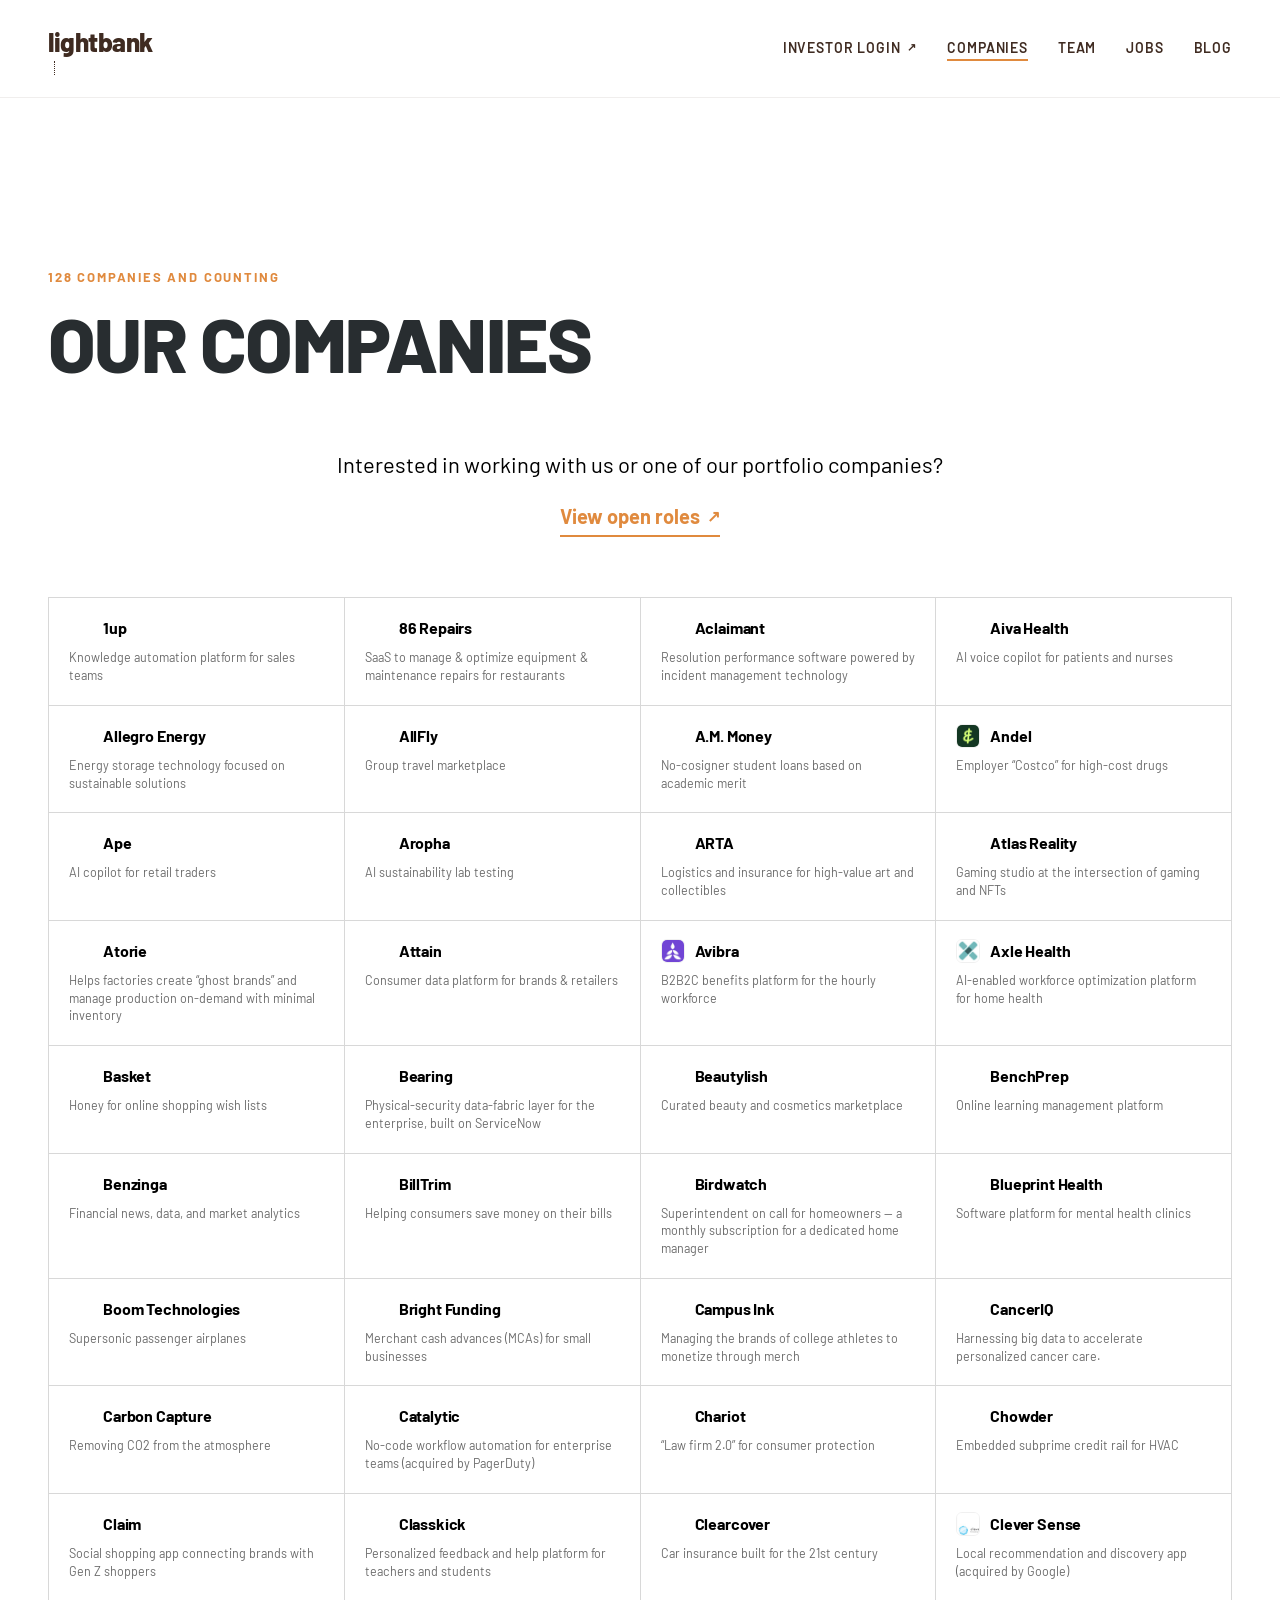
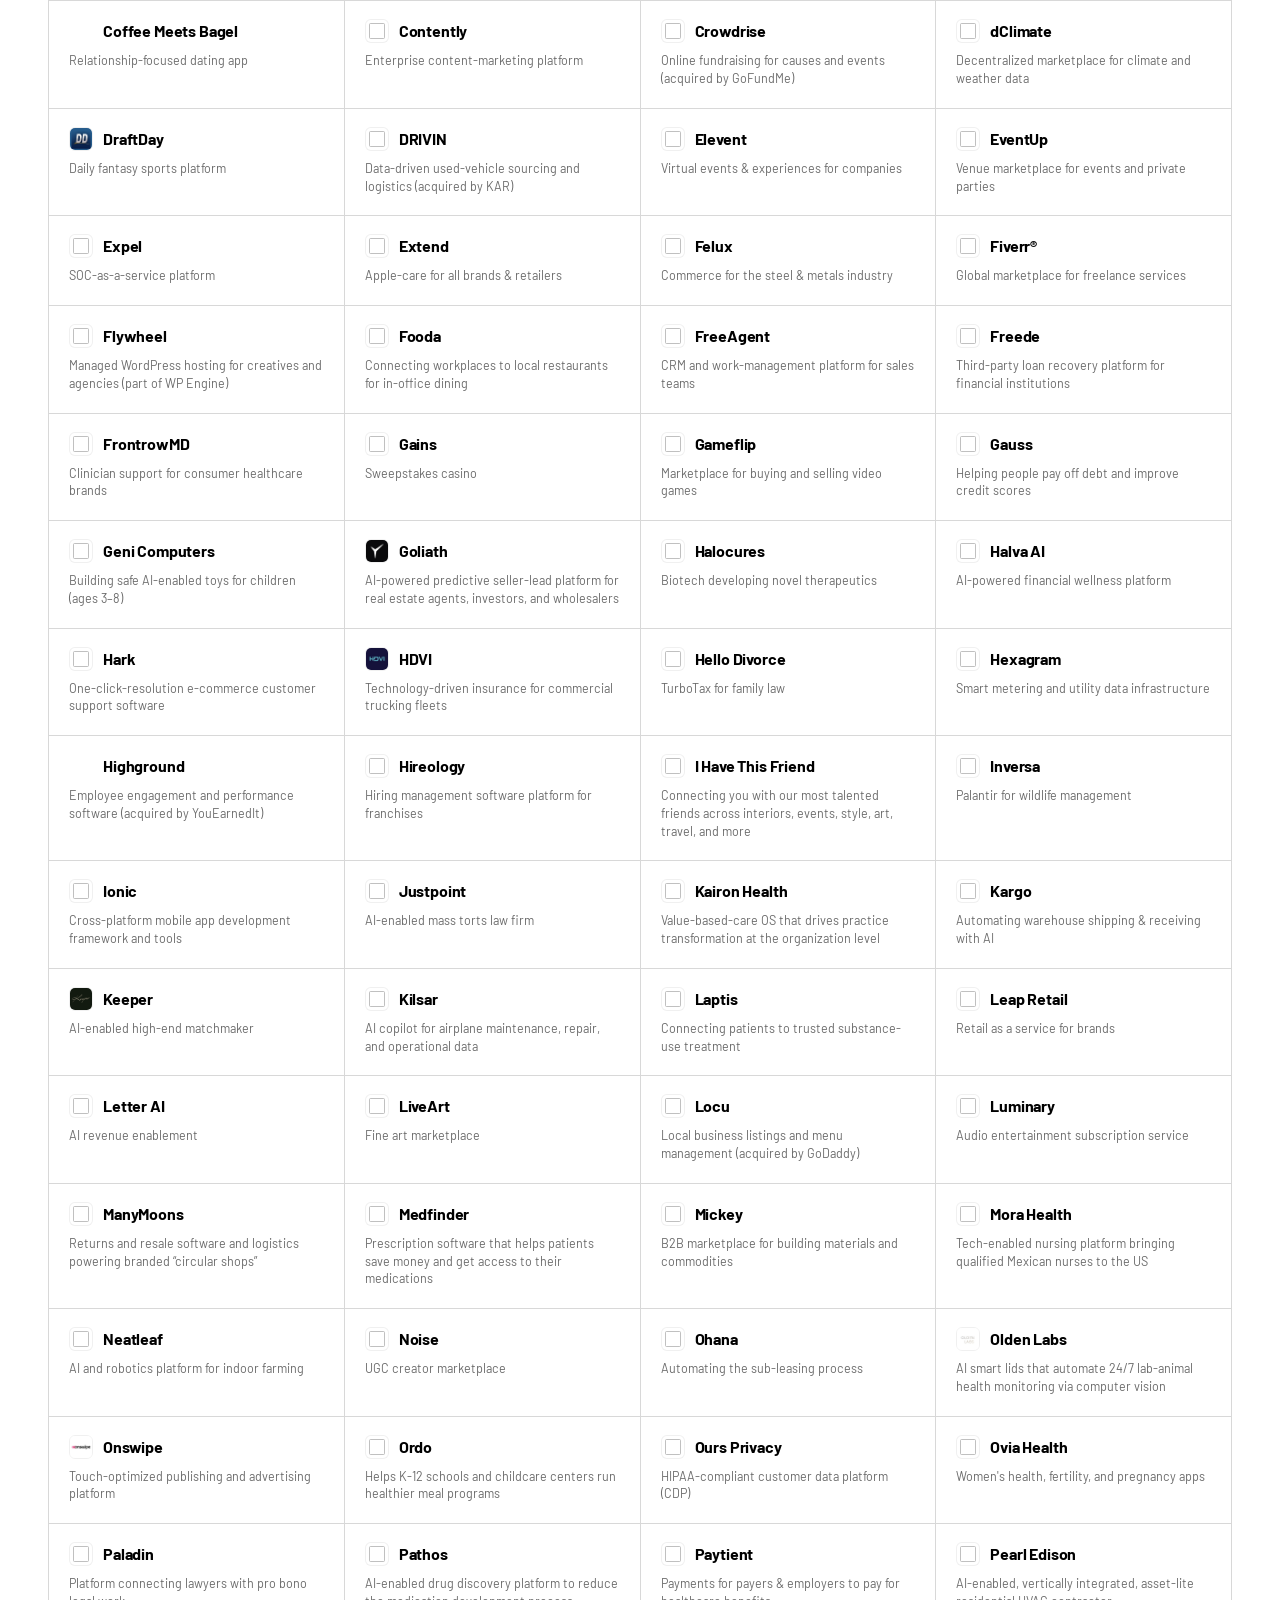
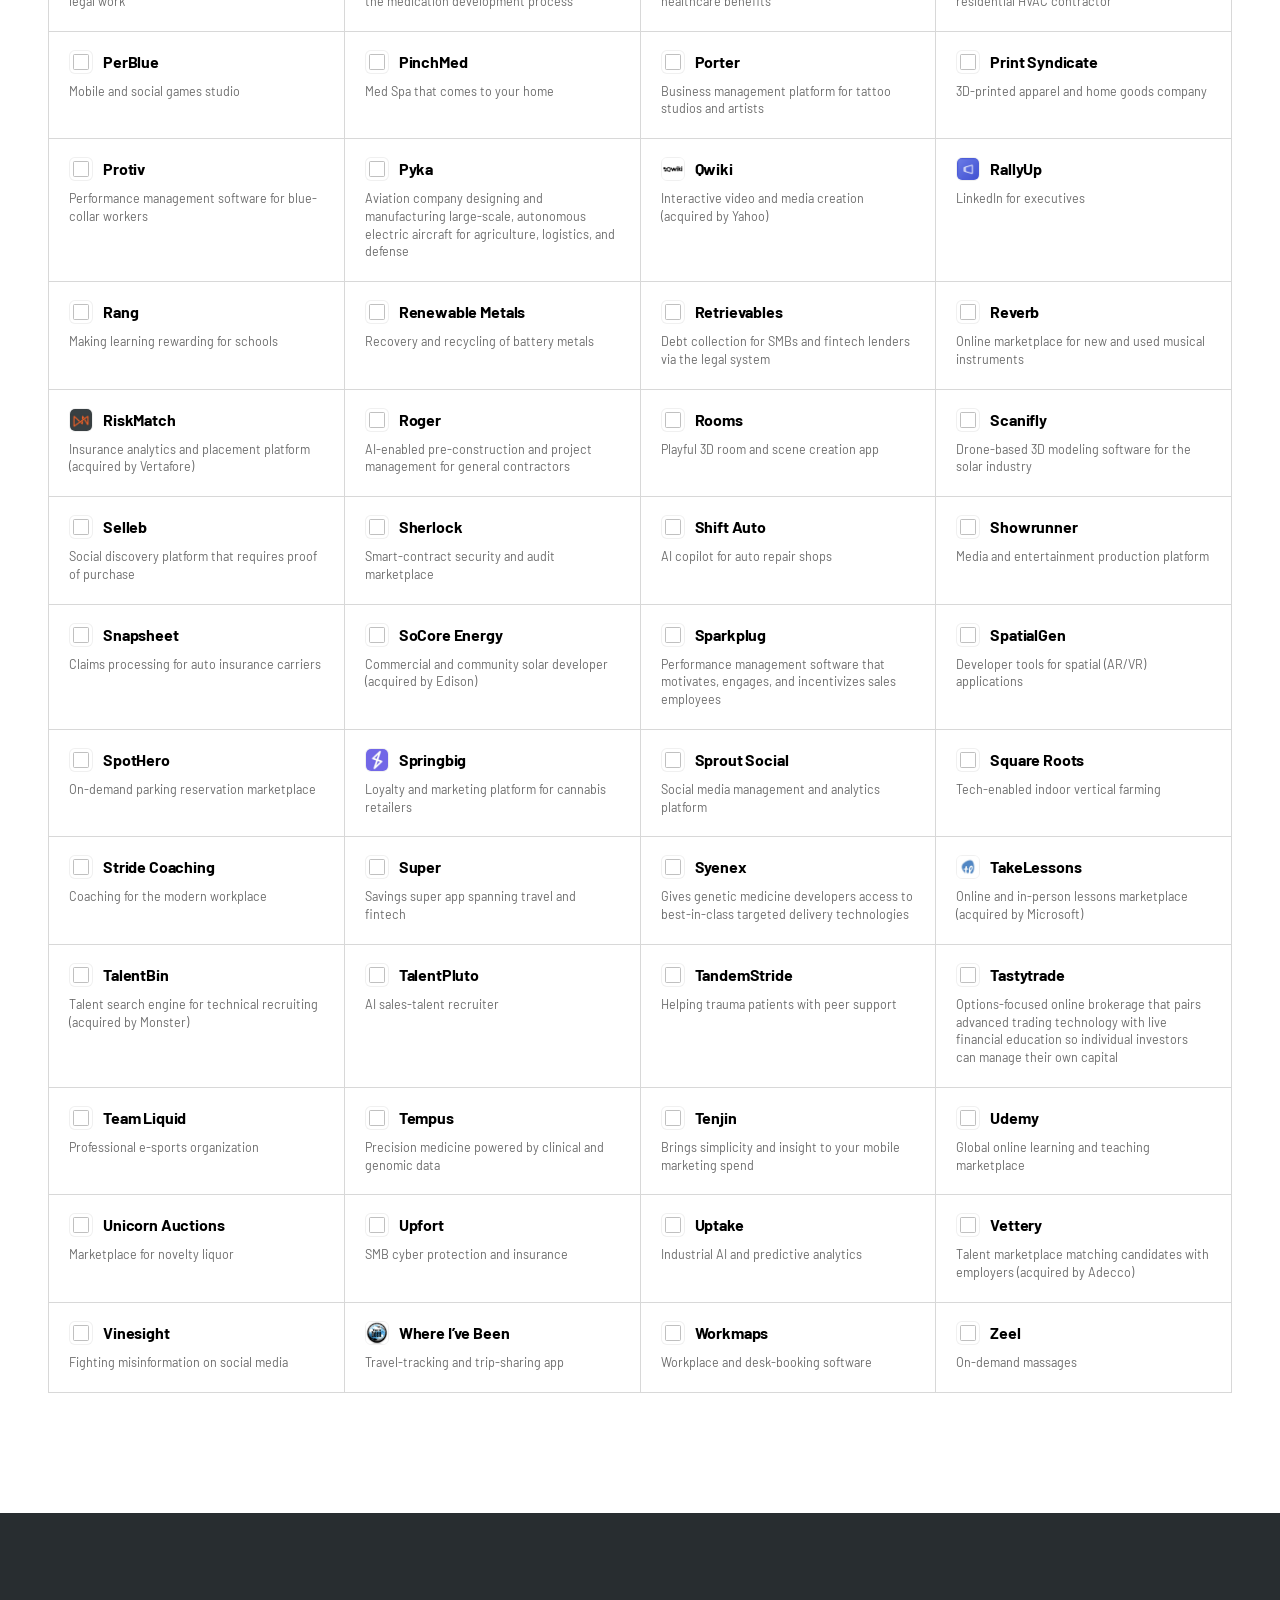
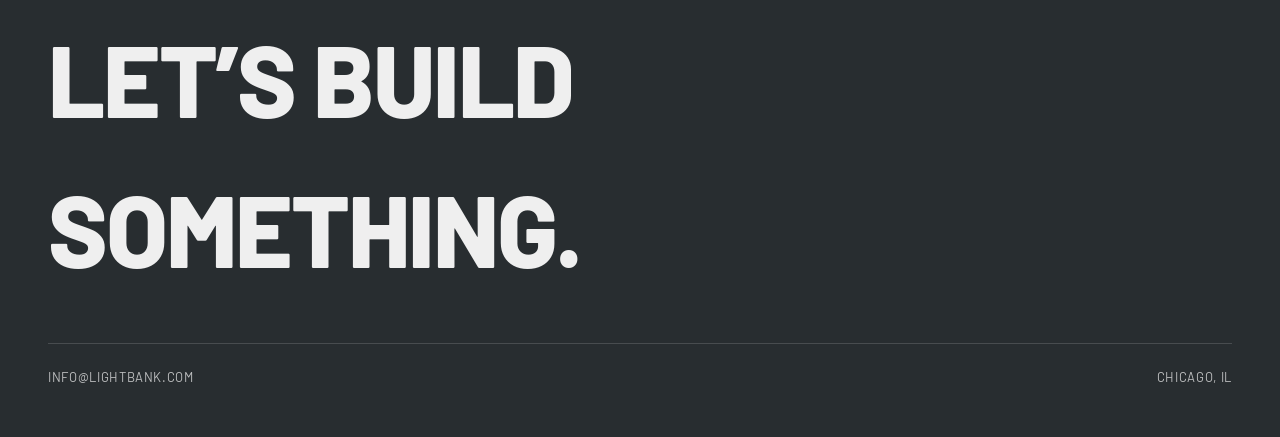
==== commit 76180929: "Add files via upload" ====
--- a/companies.html
+++ b/companies.html
@@ -7,671 +7,7 @@
 <link rel="preconnect" href="https://fonts.googleapis.com">
 <link rel="preconnect" href="https://fonts.gstatic.com" crossorigin>
 <link href="https://fonts.googleapis.com/css2?family=Barlow:wght@400;600;700;800&display=swap" rel="stylesheet">
-<style>
-/* ==========================================================================
-   lightbank — rebuild v2
-   Bold layout & motion. Brand constants kept: Barlow, brown/near-black/cream.
-   ========================================================================== */
-
-:root {
-  --color-bg: #ffffff;
-  --color-bg-alt: #efefef;
-  --color-text: #000000;
-  --color-heading: #282d30;
-  --color-accent: #3f2b21;   /* brand brown */
-  --color-accent-2: #8a5a3a; /* lighter brown for accents/motion */
-  --color-orange: #e08a3e;   /* brand orange accent */
-  --color-muted: #6b6b6b;
-  --color-invert-bg: #282d30;
-  --color-invert-text: #efefef;
-
-  --font-base: 'Barlow', Helvetica, Arial, sans-serif;
-
-  --max-width: 1320px;
-  --ease: cubic-bezier(.16,1,.3,1);
-}
-
-* { box-sizing: border-box; }
-
-html { scroll-behavior: smooth; }
-
-html, body {
-  margin: 0;
-  padding: 0;
-  background: var(--color-bg);
-  color: var(--color-text);
-  font-family: var(--font-base);
-  font-size: 16px;
-  line-height: 1.5;
-  overflow-x: hidden;
-}
-
-a { color: inherit; text-decoration: none; }
-img { max-width: 100%; display: block; }
-
-.wrap {
-  max-width: var(--max-width);
-  margin: 0 auto;
-  padding: 0 48px;
-}
-
-/* ---------------- Reveal-on-scroll ---------------- */
-
-.reveal {
-  opacity: 0;
-  transform: translateY(36px);
-  transition: opacity 0.8s var(--ease), transform 0.8s var(--ease);
-}
-
-.reveal.is-visible {
-  opacity: 1;
-  transform: translateY(0);
-}
-
-.reveal-stagger > * {
-  opacity: 0;
-  transform: translateY(24px);
-  transition: opacity 0.6s var(--ease), transform 0.6s var(--ease);
-}
-
-.reveal-stagger.is-visible > * {
-  opacity: 1;
-  transform: translateY(0);
-}
-
-.reveal-stagger.is-visible > *:nth-child(1) { transition-delay: 0.02s; }
-.reveal-stagger.is-visible > *:nth-child(2) { transition-delay: 0.06s; }
-.reveal-stagger.is-visible > *:nth-child(3) { transition-delay: 0.10s; }
-.reveal-stagger.is-visible > *:nth-child(4) { transition-delay: 0.14s; }
-.reveal-stagger.is-visible > *:nth-child(5) { transition-delay: 0.18s; }
-.reveal-stagger.is-visible > *:nth-child(6) { transition-delay: 0.22s; }
-.reveal-stagger.is-visible > *:nth-child(7) { transition-delay: 0.26s; }
-.reveal-stagger.is-visible > *:nth-child(8) { transition-delay: 0.30s; }
-.reveal-stagger.is-visible > *:nth-child(n+9) { transition-delay: 0.34s; }
-
-/* ---------------- Header / Nav ---------------- */
-
-.site-header {
-  position: sticky;
-  top: 0;
-  z-index: 100;
-  display: flex;
-  align-items: center;
-  justify-content: space-between;
-  padding: 22px 48px;
-  background: rgba(255,255,255,0.72);
-  backdrop-filter: blur(14px) saturate(1.4);
-  -webkit-backdrop-filter: blur(14px) saturate(1.4);
-  border-bottom: 1px solid rgba(63,43,33,0.08);
-}
-
-.site-header-inner {
-  display: flex;
-  align-items: center;
-  justify-content: space-between;
-  max-width: var(--max-width);
-  margin: 0 auto;
-  width: 100%;
-}
-
-.site-header, .site-header * { color: var(--color-accent); }
-
-.logo {
-  display: inline-flex;
-  flex-direction: column;
-  align-items: flex-start;
-}
-
-.logo img { height: 30px; width: auto; }
-
-.logo .logo-tick {
-  width: 1px; height: 14px; margin-left: 6px;
-  border-left: 1px dotted var(--color-accent);
-}
-
-.logo .logo-text {
-  font-weight: 800;
-  font-size: 26px;
-  letter-spacing: -0.5px;
-}
-
-.main-nav { display: flex; align-items: center; gap: 30px; }
-
-.main-nav a {
-  font-size: 14px;
-  font-weight: 600;
-  letter-spacing: 0.06em;
-  position: relative;
-  padding-bottom: 3px;
-}
-
-.main-nav a::after {
-  content: '';
-  position: absolute;
-  left: 0; bottom: 0;
-  width: 100%; height: 2px;
-  background: var(--color-orange);
-  transform: scaleX(0);
-  transform-origin: right;
-  transition: transform 0.35s var(--ease);
-}
-
-.main-nav a:hover::after,
-.main-nav a[aria-current="page"]::after {
-  transform: scaleX(1);
-  transform-origin: left;
-}
-
-.ext-link {
-  display: inline-flex;
-  align-items: center;
-  gap: 7px;
-}
-
-.ext-link .ext-arrow {
-  display: inline-block;
-  font-size: 0.8em;
-  transition: transform 0.3s var(--ease);
-}
-
-.ext-link:hover .ext-arrow { transform: translate(2px, -2px); }
-
-.nav-toggle {
-  display: none;
-  background: none; border: none;
-  font-size: 24px; cursor: pointer;
-}
-
-/* ---------------- Hero ---------------- */
-
-.hero-photo {
-  position: relative;
-  height: 88vh;
-  min-height: 520px;
-  overflow: hidden;
-}
-
-.hero-photo img {
-  width: 100%;
-  height: 100%;
-  object-fit: cover;
-  object-position: center 30%;
-}
-
-.hero-photo-caption {
-  position: absolute;
-  left: 48px;
-  bottom: 28px;
-  color: #fff;
-  font-size: 12px;
-  font-weight: 600;
-  letter-spacing: 0.08em;
-  text-transform: uppercase;
-  text-shadow: 0 1px 8px rgba(0,0,0,0.45);
-}
-
-.hero {
-  display: flex;
-  flex-direction: column;
-  justify-content: flex-end;
-  padding: 100px 48px 80px;
-  max-width: var(--max-width);
-  margin: 0 auto;
-  position: relative;
-}
-
-.hero-huge {
-  font-size: clamp(56px, 10vw, 148px);
-  font-weight: 800;
-  line-height: 0.88;
-  letter-spacing: -0.03em;
-  color: var(--color-heading);
-  margin: 0;
-  text-transform: uppercase;
-}
-
-.hero-huge .outline {
-  -webkit-text-stroke: 2px var(--color-heading);
-  color: transparent;
-}
-
-.hero-huge .pop {
-  color: var(--color-orange);
-}
-
-.hero-sub {
-  max-width: 520px;
-  margin-top: 32px;
-  font-size: 20px;
-  color: var(--color-muted);
-}
-
-.hero-meta {
-  display: flex;
-  justify-content: space-between;
-  align-items: flex-end;
-  margin-top: 60px;
-  padding-top: 24px;
-  border-top: 1px solid #d8d8d8;
-  font-size: 13px;
-  letter-spacing: 0.05em;
-  color: var(--color-muted);
-  text-transform: uppercase;
-}
-
-/* ---------------- Marquee ---------------- */
-
-.marquee-band {
-  background: var(--color-invert-bg);
-  color: var(--color-invert-text);
-  padding: 26px 0;
-  overflow: hidden;
-  white-space: nowrap;
-  border-top: 3px solid var(--color-orange);
-  border-bottom: 3px solid var(--color-orange);
-}
-
-.marquee-track {
-  display: inline-flex;
-  animation: marquee 42s linear infinite;
-}
-
-.marquee-track span {
-  font-size: 22px;
-  font-weight: 600;
-  text-transform: uppercase;
-  letter-spacing: 0.02em;
-  padding: 0 28px;
-  opacity: 0.85;
-}
-
-.marquee-track span::after {
-  content: '\2022';
-  margin-left: 28px;
-  opacity: 0.4;
-}
-
-@keyframes marquee {
-  from { transform: translateX(0); }
-  to { transform: translateX(-50%); }
-}
-
-@media (prefers-reduced-motion: reduce) {
-  .marquee-track { animation: none; }
-  .reveal, .reveal-stagger > * { opacity: 1; transform: none; transition: none; }
-}
-
-/* ---------------- Section framing ---------------- */
-
-.section {
-  padding: 120px 48px;
-  max-width: var(--max-width);
-  margin: 0 auto;
-}
-
-.section.alt {
-  background: var(--color-bg-alt);
-  max-width: none;
-  padding-left: 0; padding-right: 0;
-}
-
-.section.alt > .wrap { padding-top: 0; padding-bottom: 0; }
-
-.section-kicker {
-  font-size: 13px;
-  font-weight: 700;
-  letter-spacing: 0.14em;
-  text-transform: uppercase;
-  color: var(--color-orange);
-  margin: 0 0 18px;
-}
-
-.section-title {
-  font-size: clamp(36px, 6vw, 84px);
-  font-weight: 800;
-  letter-spacing: -0.02em;
-  text-transform: uppercase;
-  color: var(--color-heading);
-  margin: 0 0 10px;
-  line-height: 0.95;
-}
-
-.page-hero {
-  padding: 170px 48px 60px;
-  max-width: var(--max-width);
-  margin: 0 auto;
-}
-
-/* ---------------- Team page ---------------- */
-
-.team-list {
-  border-top: 1px solid #d8d8d8;
-}
-
-.team-row {
-  display: flex;
-  align-items: baseline;
-  gap: 28px;
-  padding: 22px 0;
-  border-bottom: 1px solid #d8d8d8;
-  transition: background 0.35s var(--ease), padding-left 0.35s var(--ease);
-}
-
-.team-row:hover {
-  background: var(--color-invert-bg);
-  color: var(--color-invert-text);
-  padding-left: 20px;
-}
-
-/* Non-navigating rows (e.g. team member names with no bio page):
-   a much quieter hover so it doesn't read as a clickable link. */
-.team-row.static {
-  cursor: default;
-}
-
-.team-row.static:hover {
-  background: var(--color-bg-alt);
-  color: var(--color-text);
-  padding-left: 12px;
-}
-
-.team-index {
-  font-size: 14px;
-  color: var(--color-muted);
-  width: 40px;
-  flex-shrink: 0;
-}
-
-.team-row:hover .team-index { color: var(--color-invert-text); opacity: 0.6; }
-
-.team-name {
-  font-size: clamp(24px, 4vw, 40px);
-  font-weight: 700;
-  letter-spacing: -0.01em;
-  margin: 0;
-  flex: 1;
-}
-
-.team-row-arrow {
-  font-size: 22px;
-  opacity: 0;
-  transform: translateX(-8px);
-  transition: opacity 0.3s var(--ease), transform 0.3s var(--ease);
-}
-
-.team-row:hover .team-row-arrow { opacity: 1; transform: translateX(0); }
-
-.cta-block {
-  text-align: center;
-  padding: 100px 20px;
-}
-
-.cta-block p {
-  font-size: 22px;
-  margin: 0 0 20px;
-}
-
-.cta-block .ext-link {
-  font-size: 20px;
-  font-weight: 700;
-  color: var(--color-orange);
-  border-bottom: 2px solid var(--color-orange);
-  padding-bottom: 4px;
-}
-
-/* ---------------- Companies page ---------------- */
-
-.companies-wall {
-  display: grid;
-  grid-template-columns: repeat(auto-fill, minmax(280px, 1fr));
-  border-top: 1px solid #d8d8d8;
-  border-left: 1px solid #d8d8d8;
-}
-
-.company-tile {
-  display: flex;
-  flex-direction: column;
-  gap: 9px;
-  border-right: 1px solid #d8d8d8;
-  border-bottom: 1px solid #d8d8d8;
-  padding: 18px 20px 20px;
-  transition: background 0.25s var(--ease), color 0.25s var(--ease), transform 0.25s var(--ease);
-}
-
-.company-tile:hover {
-  background: var(--color-accent);
-  color: #fff;
-  transform: translateY(-2px);
-}
-
-.company-head {
-  display: flex;
-  align-items: center;
-  gap: 10px;
-}
-
-.company-name-text {
-  font-size: 16px;
-  font-weight: 700;
-  letter-spacing: -0.01em;
-  line-height: 1.15;
-}
-
-.company-desc {
-  margin: 0;
-  font-size: 12.5px;
-  font-weight: 400;
-  line-height: 1.42;
-  color: var(--color-muted);
-}
-
-.company-tile:hover .company-desc { color: rgba(255,255,255,0.82); }
-
-.company-logo {
-  width: 24px;
-  height: 24px;
-  border-radius: 6px;
-  object-fit: contain;
-  background: #fff;
-  padding: 3px;
-  flex-shrink: 0;
-  border: 1px solid rgba(0,0,0,0.06);
-}
-
-.company-logo--img {
-  padding: 0;
-  background: transparent;
-  object-fit: contain;
-}
-
-.company-logo-fallback {
-  width: 24px;
-  height: 24px;
-  border-radius: 6px;
-  flex-shrink: 0;
-  background: var(--color-bg-alt);
-  color: var(--color-muted);
-  font-size: 12px;
-  font-weight: 800;
-  display: flex;
-  align-items: center;
-  justify-content: center;
-}
-
-.company-tile:hover .company-logo--img {
-  padding: 0;
-  background: transparent;
-  object-fit: contain;
-}
-
-.company-logo-fallback { background: rgba(255,255,255,0.16); color: #fff; }
-
-/* ---------------- Blog page ---------------- */
-
-.blog-list {
-  max-width: 920px;
-  margin: 0 auto;
-  padding: 0 48px 120px;
-}
-
-.blog-post {
-  display: grid;
-  grid-template-columns: 120px 1fr auto;
-  align-items: start;
-  gap: 24px;
-  padding: 36px 0;
-  border-bottom: 1px solid #d8d8d8;
-  transition: transform 0.3s var(--ease);
-}
-
-.blog-post:hover { transform: translateX(10px); }
-
-.blog-date {
-  font-size: 14px;
-  font-weight: 700;
-  color: var(--color-orange);
-  letter-spacing: 0.04em;
-  padding-top: 6px;
-}
-
-.blog-title {
-  font-size: clamp(19px, 2.4vw, 26px);
-  font-weight: 700;
-  color: var(--color-heading);
-  text-transform: uppercase;
-  line-height: 1.25;
-  margin: 0;
-}
-
-.blog-post .ext-link {
-  font-size: 14px;
-  font-weight: 700;
-  color: var(--color-accent);
-  align-self: center;
-  white-space: nowrap;
-}
-
-/* ---------------- Jobs page ---------------- */
-
-.jobs-hero {
-  min-height: 70vh;
-  display: flex;
-  flex-direction: column;
-  justify-content: center;
-  align-items: flex-start;
-  padding: 140px 48px;
-  max-width: var(--max-width);
-  margin: 0 auto;
-}
-
-.jobs-hero p {
-  font-size: 20px;
-  max-width: 520px;
-  color: var(--color-muted);
-  margin: 24px 0 36px;
-}
-
-.jobs-hero .ext-link {
-  font-size: clamp(22px, 3vw, 32px);
-  font-weight: 800;
-  color: var(--color-orange);
-  border-bottom: 3px solid var(--color-orange);
-  padding-bottom: 6px;
-}
-
-.orange-band {
-  background: var(--color-orange);
-  padding: 70px 48px;
-}
-
-.orange-band .wrap { padding: 0; display: flex; gap: 40px; flex-wrap: wrap; justify-content: space-between; }
-
-.orange-band .stat { color: #2c1a0d; }
-
-.orange-band .stat .num {
-  font-size: clamp(36px, 5vw, 56px);
-  font-weight: 800;
-  line-height: 1;
-  display: block;
-}
-
-.orange-band .stat .label {
-  font-size: 13px;
-  font-weight: 700;
-  letter-spacing: 0.08em;
-  text-transform: uppercase;
-  opacity: 0.8;
-}
-
-.jobs-links .team-row {
-  padding: 30px 0;
-}
-
-.jobs-links .team-name {
-  font-size: clamp(22px, 3.4vw, 34px);
-}
-
-/* ---------------- Footer ---------------- */
-
-.site-footer {
-  background: var(--color-invert-bg);
-  color: var(--color-invert-text);
-  padding: 90px 48px 50px;
-}
-
-.site-footer .wrap {
-  padding: 0;
-}
-
-.footer-huge {
-  font-size: clamp(40px, 8vw, 100px);
-  font-weight: 800;
-  text-transform: uppercase;
-  letter-spacing: -0.02em;
-  margin: 0 0 40px;
-}
-
-.footer-meta {
-  display: flex;
-  justify-content: space-between;
-  flex-wrap: wrap;
-  gap: 16px;
-  font-size: 13px;
-  letter-spacing: 0.05em;
-  text-transform: uppercase;
-  opacity: 0.75;
-  border-top: 1px solid rgba(255,255,255,0.2);
-  padding-top: 24px;
-}
-
-.site-footer a:hover { opacity: 0.6; }
-
-/* ---------------- Responsive ---------------- */
-
-@media (max-width: 780px) {
-  .main-nav { display: none; }
-  .main-nav.is-open {
-    display: flex;
-    flex-direction: column;
-    align-items: flex-start;
-    gap: 18px;
-    position: fixed;
-    top: 78px; right: 24px;
-    background: var(--color-invert-bg);
-    color: #fff;
-    padding: 24px 28px;
-    z-index: 50;
-  }
-  .nav-toggle { display: block; }
-  .hero { padding-top: 60px; }
-  .hero-photo { height: 60vh; }
-  .section { padding: 80px 24px; }
-  .blog-post { grid-template-columns: 1fr; }
-  .wrap, .blog-list, .page-hero, .jobs-hero { padding-left: 24px; padding-right: 24px; }
-  .site-header { padding: 18px 24px; }
-}
-
-</style>
+<link rel="stylesheet" href="css/styles.css">
 </head>
 <body>
 
@@ -1295,108 +631,6 @@
   </div>
 </footer>
 
-<script>
-// Mobile nav toggle
-document.addEventListener('DOMContentLoaded', () => {
-  const toggle = document.querySelector('.nav-toggle');
-  const nav = document.querySelector('.main-nav');
-  if (toggle && nav) {
-    toggle.addEventListener('click', () => {
-      const open = nav.classList.toggle('is-open');
-      toggle.setAttribute('aria-expanded', open ? 'true' : 'false');
-    });
-  }
-
-  // Scroll-triggered reveal animations
-  const revealEls = document.querySelectorAll('.reveal, .reveal-stagger');
-  if ('IntersectionObserver' in window && revealEls.length) {
-    const io = new IntersectionObserver((entries) => {
-      entries.forEach((entry) => {
-        if (entry.isIntersecting) {
-          entry.target.classList.add('is-visible');
-          io.unobserve(entry.target);
-        }
-      });
-    }, { threshold: 0.15 });
-    revealEls.forEach((el) => io.observe(el));
-  } else {
-    revealEls.forEach((el) => el.classList.add('is-visible'));
-  }
-
-  // Duplicate marquee content for a seamless infinite loop
-  document.querySelectorAll('.marquee-track').forEach((track) => {
-    track.innerHTML += track.innerHTML;
-  });
-
-  // Company logos: pull a small favicon per company from its (guessed) domain.
-  //
-  // Each company's logo is loaded in stages (no single source is complete):
-  //   1. Clearbit's logo API — actual brand logos; returns a clean 404 on miss.
-  //   2. Google's s2/favicons service — fast, but returns a generic ~16px
-  //      globe (HTTP 200, NOT an error) for domains it hasn't indexed.
-  //   3. The site's own /favicon.ico — recovers newer/smaller sites the two
-  //      services don't have yet (e.g. rallyup.team), even though the domain is fine.
-  //   4. A first-initial letter badge if nothing yields a real icon.
-  // Each stage declares a minimum acceptable pixel size; a load smaller than
-  // that (Google's globe, or a 0x0 non-image response) is rejected and we
-  // advance. Tiles that already carry an embedded <img> logo skip all of this.
-  //
-  // Requests are also staggered a few ms apart per tile instead of all 128
-  // firing in the same tick. Bursting every request at once against the same
-  // host on page load is what was silently dropping/erroring a chunk of the
-  // logos in testing, especially for the ones this codebase had already
-  // double-checked had correct domains (Avibra, RiskMatch, Zeel, etc.) —
-  // it was a load-pattern problem, not a wrong-domain problem.
-  const tiles = Array.from(document.querySelectorAll('.company-tile'));
-  const STAGGER_MS = 60;
-
-  tiles.forEach((tile, i) => {
-    const domain = tile.getAttribute('data-domain');
-    const nameEl = tile.querySelector('.company-name-text');
-    const initial = (nameEl ? nameEl.textContent.trim() : '?').charAt(0).toUpperCase();
-
-    const head = tile.querySelector('.company-head') || tile;
-
-    const fallback = document.createElement('span');
-    fallback.className = 'company-logo-fallback';
-    fallback.textContent = initial;
-
-    // No confirmed domain for this one (too ambiguous/collision-risk to guess) —
-    // go straight to the initial badge instead of trying a favicon fetch.
-    if (!domain) {
-      if (!tile.querySelector('.company-logo')) head.insertBefore(fallback, head.firstChild);
-      return;
-    }
-
-    const img = document.createElement('img');
-    img.className = 'company-logo';
-    img.alt = '';
-    head.insertBefore(img, head.firstChild);
-
-    // Swap in the letter badge (same element the no-domain tiles use).
-    const useBadge = () => { if (img.parentNode) img.replaceWith(fallback); };
-
-    // Ordered logo sources. `min` = smallest pixel width that counts as a real
-    // result for that stage (Google's "no icon" globe is ~16px, so it's rejected
-    // at 24; Clearbit and direct favicons just need to be a real image, so 1).
-    const stages = [
-      { src: `https://logo.clearbit.com/${domain}?size=128`,               min: 1  },
-      { src: `https://www.google.com/s2/favicons?domain=${domain}&sz=64`,  min: 24 },
-      { src: `https://${domain}/favicon.ico`,                              min: 1  },
-    ];
-    let s = 0;
-    const tryStage = () => {
-      if (s >= stages.length) { useBadge(); return; }
-      img.src = stages[s].src;
-    };
-    img.onerror = () => { s++; tryStage(); };
-    img.onload  = () => { if (img.naturalWidth < stages[s].min) { s++; tryStage(); } };
-
-    // Stagger start times so all tiles don't hit the network in the same tick.
-    setTimeout(tryStage, i * STAGGER_MS);
-  });
-});
-
-</script>
+<script src="js/nav.js"></script>
 </body>
 </html>
--- a/css/styles.css
+++ b/css/styles.css
@@ -0,0 +1,741 @@
+/* ==========================================================================
+   lightbank — rebuild v2
+   Bold layout & motion. Brand constants kept: Barlow, brown/near-black/cream.
+   ========================================================================== */
+
+:root {
+  --color-bg: #ffffff;
+  --color-bg-alt: #efefef;
+  --color-text: #000000;
+  --color-heading: #282d30;
+  --color-accent: #3f2b21;   /* brand brown */
+  --color-accent-2: #8a5a3a; /* lighter brown for accents/motion */
+  --color-orange: #e08a3e;   /* brand orange accent */
+  --color-muted: #6b6b6b;
+  --color-invert-bg: #282d30;
+  --color-invert-text: #efefef;
+
+  --font-base: 'Barlow', Helvetica, Arial, sans-serif;
+
+  --max-width: 1320px;
+  --ease: cubic-bezier(.16,1,.3,1);
+}
+
+* { box-sizing: border-box; }
+
+html { scroll-behavior: smooth; }
+
+html, body {
+  margin: 0;
+  padding: 0;
+  background: var(--color-bg);
+  color: var(--color-text);
+  font-family: var(--font-base);
+  font-size: 16px;
+  line-height: 1.5;
+  overflow-x: hidden;
+}
+
+a { color: inherit; text-decoration: none; }
+img { max-width: 100%; display: block; }
+
+.wrap {
+  max-width: var(--max-width);
+  margin: 0 auto;
+  padding: 0 48px;
+}
+
+/* ---------------- Reveal-on-scroll ---------------- */
+
+.reveal {
+  opacity: 0;
+  transform: translateY(36px);
+  transition: opacity 0.8s var(--ease), transform 0.8s var(--ease);
+}
+
+.reveal.is-visible {
+  opacity: 1;
+  transform: translateY(0);
+}
+
+.reveal-stagger > * {
+  opacity: 0;
+  transform: translateY(24px);
+  transition: opacity 0.6s var(--ease), transform 0.6s var(--ease);
+}
+
+.reveal-stagger.is-visible > * {
+  opacity: 1;
+  transform: translateY(0);
+}
+
+.reveal-stagger.is-visible > *:nth-child(1) { transition-delay: 0.02s; }
+.reveal-stagger.is-visible > *:nth-child(2) { transition-delay: 0.06s; }
+.reveal-stagger.is-visible > *:nth-child(3) { transition-delay: 0.10s; }
+.reveal-stagger.is-visible > *:nth-child(4) { transition-delay: 0.14s; }
+.reveal-stagger.is-visible > *:nth-child(5) { transition-delay: 0.18s; }
+.reveal-stagger.is-visible > *:nth-child(6) { transition-delay: 0.22s; }
+.reveal-stagger.is-visible > *:nth-child(7) { transition-delay: 0.26s; }
+.reveal-stagger.is-visible > *:nth-child(8) { transition-delay: 0.30s; }
+.reveal-stagger.is-visible > *:nth-child(n+9) { transition-delay: 0.34s; }
+
+/* ---------------- Header / Nav ---------------- */
+
+.site-header {
+  position: sticky;
+  top: 0;
+  z-index: 100;
+  display: flex;
+  align-items: center;
+  justify-content: space-between;
+  padding: 22px 48px;
+  background: rgba(255,255,255,0.72);
+  backdrop-filter: blur(14px) saturate(1.4);
+  -webkit-backdrop-filter: blur(14px) saturate(1.4);
+  border-bottom: 1px solid rgba(63,43,33,0.08);
+}
+
+.site-header-inner {
+  display: flex;
+  align-items: center;
+  justify-content: space-between;
+  max-width: var(--max-width);
+  margin: 0 auto;
+  width: 100%;
+}
+
+.site-header, .site-header * { color: var(--color-accent); }
+
+.logo {
+  display: inline-flex;
+  flex-direction: column;
+  align-items: flex-start;
+}
+
+.logo img { height: 30px; width: auto; }
+
+.logo .logo-tick {
+  width: 1px; height: 14px; margin-left: 6px;
+  border-left: 1px dotted var(--color-accent);
+}
+
+.logo .logo-text {
+  font-weight: 800;
+  font-size: 26px;
+  letter-spacing: -0.5px;
+}
+
+.main-nav { display: flex; align-items: center; gap: 30px; }
+
+.main-nav a {
+  font-size: 14px;
+  font-weight: 600;
+  letter-spacing: 0.06em;
+  position: relative;
+  padding-bottom: 3px;
+}
+
+.main-nav a::after {
+  content: '';
+  position: absolute;
+  left: 0; bottom: 0;
+  width: 100%; height: 2px;
+  background: var(--color-orange);
+  transform: scaleX(0);
+  transform-origin: right;
+  transition: transform 0.35s var(--ease);
+}
+
+.main-nav a:hover::after,
+.main-nav a[aria-current="page"]::after {
+  transform: scaleX(1);
+  transform-origin: left;
+}
+
+.ext-link {
+  display: inline-flex;
+  align-items: center;
+  gap: 7px;
+}
+
+.ext-link .ext-arrow {
+  display: inline-block;
+  font-size: 0.8em;
+  transition: transform 0.3s var(--ease);
+}
+
+.ext-link:hover .ext-arrow { transform: translate(2px, -2px); }
+
+.nav-toggle {
+  display: none;
+  background: none; border: none;
+  font-size: 24px; cursor: pointer;
+}
+
+/* ---------------- Hero ---------------- */
+
+.hero-photo {
+  position: relative;
+  height: 88vh;
+  min-height: 520px;
+  overflow: hidden;
+}
+
+.hero-photo img {
+  width: 100%;
+  height: 100%;
+  object-fit: cover;
+  object-position: center 30%;
+}
+
+.hero-photo-caption {
+  position: absolute;
+  left: 48px;
+  bottom: 28px;
+  color: #fff;
+  font-size: 12px;
+  font-weight: 600;
+  letter-spacing: 0.08em;
+  text-transform: uppercase;
+  text-shadow: 0 1px 8px rgba(0,0,0,0.45);
+}
+
+.hero {
+  display: flex;
+  flex-direction: column;
+  justify-content: flex-end;
+  padding: 100px 48px 80px;
+  max-width: var(--max-width);
+  margin: 0 auto;
+  position: relative;
+}
+
+.hero-huge {
+  font-size: clamp(56px, 10vw, 148px);
+  font-weight: 800;
+  line-height: 0.88;
+  letter-spacing: -0.03em;
+  color: var(--color-heading);
+  margin: 0;
+  text-transform: uppercase;
+}
+
+.hero-huge .outline {
+  -webkit-text-stroke: 2px var(--color-heading);
+  color: transparent;
+}
+
+.hero-huge .pop {
+  color: var(--color-orange);
+}
+
+.hero-sub {
+  max-width: 520px;
+  margin-top: 32px;
+  font-size: 20px;
+  color: var(--color-muted);
+}
+
+.hero-meta {
+  display: flex;
+  justify-content: space-between;
+  align-items: flex-end;
+  margin-top: 60px;
+  padding-top: 24px;
+  border-top: 1px solid #d8d8d8;
+  font-size: 13px;
+  letter-spacing: 0.05em;
+  color: var(--color-muted);
+  text-transform: uppercase;
+}
+
+/* ---------------- Marquee ---------------- */
+
+.marquee-band {
+  background: var(--color-invert-bg);
+  color: var(--color-invert-text);
+  padding: 26px 0;
+  overflow: hidden;
+  white-space: nowrap;
+  border-top: 3px solid var(--color-orange);
+  border-bottom: 3px solid var(--color-orange);
+}
+
+.marquee-track {
+  display: inline-flex;
+  animation: marquee 42s linear infinite;
+}
+
+.marquee-track span {
+  font-size: 22px;
+  font-weight: 600;
+  text-transform: uppercase;
+  letter-spacing: 0.02em;
+  padding: 0 28px;
+  opacity: 0.85;
+}
+
+.marquee-track span::after {
+  content: '\2022';
+  margin-left: 28px;
+  opacity: 0.4;
+}
+
+@keyframes marquee {
+  from { transform: translateX(0); }
+  to { transform: translateX(-50%); }
+}
+
+@media (prefers-reduced-motion: reduce) {
+  .marquee-track { animation: none; }
+  .reveal, .reveal-stagger > * { opacity: 1; transform: none; transition: none; }
+}
+
+/* ---------------- Section framing ---------------- */
+
+.section {
+  padding: 120px 48px;
+  max-width: var(--max-width);
+  margin: 0 auto;
+}
+
+.section.alt {
+  background: var(--color-bg-alt);
+  max-width: none;
+  padding-left: 0; padding-right: 0;
+}
+
+.section.alt > .wrap { padding-top: 0; padding-bottom: 0; }
+
+.section-kicker {
+  font-size: 13px;
+  font-weight: 700;
+  letter-spacing: 0.14em;
+  text-transform: uppercase;
+  color: var(--color-orange);
+  margin: 0 0 18px;
+}
+
+.section-title {
+  font-size: clamp(36px, 6vw, 84px);
+  font-weight: 800;
+  letter-spacing: -0.02em;
+  text-transform: uppercase;
+  color: var(--color-heading);
+  margin: 0 0 10px;
+  line-height: 0.95;
+}
+
+.page-hero {
+  padding: 170px 48px 60px;
+  max-width: var(--max-width);
+  margin: 0 auto;
+}
+
+/* ---------------- Team page ---------------- */
+
+.team-list {
+  border-top: 1px solid #d8d8d8;
+}
+
+.team-row {
+  display: flex;
+  align-items: baseline;
+  gap: 28px;
+  padding: 22px 0;
+  border-bottom: 1px solid #d8d8d8;
+  transition: background 0.35s var(--ease), padding-left 0.35s var(--ease);
+}
+
+.team-row:hover {
+  background: var(--color-invert-bg);
+  color: var(--color-invert-text);
+  padding-left: 20px;
+}
+
+/* Non-navigating rows (e.g. team member names with no bio page):
+   a much quieter hover so it doesn't read as a clickable link. */
+.team-row.static {
+  cursor: default;
+}
+
+.team-row.static:hover {
+  background: var(--color-bg-alt);
+  color: var(--color-text);
+  padding-left: 12px;
+}
+
+.team-index {
+  font-size: 14px;
+  color: var(--color-muted);
+  width: 40px;
+  flex-shrink: 0;
+}
+
+.team-row:hover .team-index { color: var(--color-invert-text); opacity: 0.6; }
+
+.team-name {
+  font-size: clamp(24px, 4vw, 40px);
+  font-weight: 700;
+  letter-spacing: -0.01em;
+  margin: 0;
+  flex: 1;
+}
+
+.team-row-arrow {
+  font-size: 22px;
+  opacity: 0;
+  transform: translateX(-8px);
+  transition: opacity 0.3s var(--ease), transform 0.3s var(--ease);
+}
+
+.team-row:hover .team-row-arrow { opacity: 1; transform: translateX(0); }
+
+.cta-block {
+  text-align: center;
+  padding: 100px 20px;
+}
+
+.cta-block p {
+  font-size: 22px;
+  margin: 0 0 20px;
+}
+
+.cta-block .ext-link {
+  font-size: 20px;
+  font-weight: 700;
+  color: var(--color-orange);
+  border-bottom: 2px solid var(--color-orange);
+  padding-bottom: 4px;
+}
+
+/* ---------------- Companies page ---------------- */
+
+.companies-wall {
+  display: grid;
+  grid-template-columns: repeat(auto-fill, minmax(280px, 1fr));
+  border-top: 1px solid #d8d8d8;
+  border-left: 1px solid #d8d8d8;
+}
+
+.company-tile {
+  display: flex;
+  flex-direction: column;
+  gap: 9px;
+  border-right: 1px solid #d8d8d8;
+  border-bottom: 1px solid #d8d8d8;
+  padding: 18px 20px 20px;
+  transition: background 0.25s var(--ease), color 0.25s var(--ease), transform 0.25s var(--ease);
+}
+
+.company-tile:hover {
+  background: var(--color-accent);
+  color: #fff;
+  transform: translateY(-2px);
+}
+
+.company-head {
+  display: flex;
+  align-items: center;
+  gap: 10px;
+}
+
+.company-name-text {
+  font-size: 16px;
+  font-weight: 700;
+  letter-spacing: -0.01em;
+  line-height: 1.15;
+}
+
+.company-desc {
+  margin: 0;
+  font-size: 12.5px;
+  font-weight: 400;
+  line-height: 1.42;
+  color: var(--color-muted);
+}
+
+.company-tile:hover .company-desc { color: rgba(255,255,255,0.82); }
+
+.company-logo {
+  width: 24px;
+  height: 24px;
+  border-radius: 6px;
+  object-fit: contain;
+  background: #fff;
+  padding: 3px;
+  flex-shrink: 0;
+  border: 1px solid rgba(0,0,0,0.06);
+}
+
+.company-logo--img {
+  padding: 0;
+  background: transparent;
+  object-fit: contain;
+}
+
+.company-logo-fallback {
+  width: 24px;
+  height: 24px;
+  border-radius: 6px;
+  flex-shrink: 0;
+  background: var(--color-bg-alt);
+  color: var(--color-muted);
+  font-size: 12px;
+  font-weight: 800;
+  display: flex;
+  align-items: center;
+  justify-content: center;
+}
+
+.company-tile:hover .company-logo--img {
+  padding: 0;
+  background: transparent;
+  object-fit: contain;
+}
+
+.company-logo-fallback { background: rgba(255,255,255,0.16); color: #fff; }
+
+/* ---------------- Blog page ---------------- */
+
+.blog-list {
+  max-width: 920px;
+  margin: 0 auto;
+  padding: 0 48px 120px;
+}
+
+.blog-post {
+  display: grid;
+  grid-template-columns: 120px 1fr auto;
+  align-items: start;
+  gap: 24px;
+  padding: 36px 0;
+  border-bottom: 1px solid #d8d8d8;
+  transition: transform 0.3s var(--ease);
+}
+
+.blog-post:hover { transform: translateX(10px); }
+
+.blog-date {
+  font-size: 14px;
+  font-weight: 700;
+  color: var(--color-orange);
+  letter-spacing: 0.04em;
+  padding-top: 6px;
+}
+
+.blog-title {
+  font-size: clamp(19px, 2.4vw, 26px);
+  font-weight: 700;
+  color: var(--color-heading);
+  text-transform: uppercase;
+  line-height: 1.25;
+  margin: 0;
+}
+
+.blog-post .ext-link {
+  font-size: 14px;
+  font-weight: 700;
+  color: var(--color-accent);
+  align-self: center;
+  white-space: nowrap;
+}
+
+/* ---------------- Jobs page ---------------- */
+
+.jobs-hero {
+  min-height: 70vh;
+  display: flex;
+  flex-direction: column;
+  justify-content: center;
+  align-items: flex-start;
+  padding: 140px 48px;
+  max-width: var(--max-width);
+  margin: 0 auto;
+}
+
+.jobs-hero p {
+  font-size: 20px;
+  max-width: 520px;
+  color: var(--color-muted);
+  margin: 24px 0 36px;
+}
+
+.jobs-hero .ext-link {
+  font-size: clamp(22px, 3vw, 32px);
+  font-weight: 800;
+  color: var(--color-orange);
+  border-bottom: 3px solid var(--color-orange);
+  padding-bottom: 6px;
+}
+
+.orange-band {
+  background: var(--color-orange);
+  padding: 70px 48px;
+}
+
+.orange-band .wrap { padding: 0; display: flex; gap: 40px; flex-wrap: wrap; justify-content: space-between; }
+
+.orange-band .stat { color: #2c1a0d; }
+
+.orange-band .stat .num {
+  font-size: clamp(36px, 5vw, 56px);
+  font-weight: 800;
+  line-height: 1;
+  display: block;
+}
+
+.orange-band .stat .label {
+  font-size: 13px;
+  font-weight: 700;
+  letter-spacing: 0.08em;
+  text-transform: uppercase;
+  opacity: 0.8;
+}
+
+.jobs-links .team-row {
+  padding: 30px 0;
+}
+
+.jobs-links .team-name {
+  font-size: clamp(22px, 3.4vw, 34px);
+}
+
+/* ---------------- Footer ---------------- */
+
+.site-footer {
+  background: var(--color-invert-bg);
+  color: var(--color-invert-text);
+  padding: 90px 48px 50px;
+}
+
+.site-footer .wrap {
+  padding: 0;
+}
+
+.footer-huge {
+  font-size: clamp(40px, 8vw, 100px);
+  font-weight: 800;
+  text-transform: uppercase;
+  letter-spacing: -0.02em;
+  margin: 0 0 40px;
+}
+
+.footer-meta {
+  display: flex;
+  justify-content: space-between;
+  flex-wrap: wrap;
+  gap: 16px;
+  font-size: 13px;
+  letter-spacing: 0.05em;
+  text-transform: uppercase;
+  opacity: 0.75;
+  border-top: 1px solid rgba(255,255,255,0.2);
+  padding-top: 24px;
+}
+
+.site-footer a:hover { opacity: 0.6; }
+
+/* ---------------- Responsive ---------------- */
+
+@media (max-width: 780px) {
+  .main-nav { display: none; }
+  .main-nav.is-open {
+    display: flex;
+    flex-direction: column;
+    align-items: flex-start;
+    gap: 18px;
+    position: fixed;
+    top: 78px; right: 24px;
+    background: var(--color-invert-bg);
+    color: #fff;
+    padding: 24px 28px;
+    z-index: 50;
+  }
+  .nav-toggle { display: block; }
+  .hero { padding-top: 60px; }
+  .hero-photo { height: 60vh; }
+  .section { padding: 80px 24px; }
+  .blog-post { grid-template-columns: 1fr; }
+  .wrap, .blog-list, .page-hero, .jobs-hero { padding-left: 24px; padding-right: 24px; }
+  .site-header { padding: 18px 24px; }
+}
+
+/* ---------------- Talent network form ---------------- */
+
+.talent-form {
+  max-width: 640px;
+  margin: 0 auto;
+  display: grid;
+  gap: 20px;
+  padding: 0 48px 120px;
+}
+
+.talent-form .row2 {
+  display: grid;
+  grid-template-columns: 1fr 1fr;
+  gap: 20px;
+}
+
+.talent-form .field { display: flex; flex-direction: column; gap: 8px; }
+
+.talent-form label {
+  font-size: 13px;
+  font-weight: 700;
+  letter-spacing: 0.06em;
+  text-transform: uppercase;
+  color: var(--color-muted);
+}
+
+.talent-form input,
+.talent-form select,
+.talent-form textarea {
+  font-family: var(--font-base);
+  font-size: 16px;
+  padding: 14px 16px;
+  border: 1px solid #d8d8d8;
+  border-radius: 8px;
+  background: #fff;
+  color: var(--color-text);
+}
+
+.talent-form input:focus,
+.talent-form select:focus,
+.talent-form textarea:focus {
+  outline: none;
+  border-color: var(--color-orange);
+  box-shadow: 0 0 0 3px rgba(224, 138, 62, 0.15);
+}
+
+.talent-form textarea { resize: vertical; min-height: 110px; }
+
+.talent-submit {
+  justify-self: start;
+  font-size: 16px;
+  font-weight: 800;
+  letter-spacing: 0.04em;
+  text-transform: uppercase;
+  color: #fff;
+  background: var(--color-accent);
+  border: none;
+  border-radius: 8px;
+  padding: 16px 32px;
+  cursor: pointer;
+  transition: background 0.25s var(--ease), transform 0.25s var(--ease);
+}
+
+.talent-submit:hover { background: var(--color-orange); transform: translateY(-2px); }
+
+.talent-thanks {
+  max-width: 640px;
+  margin: 0 auto;
+  padding: 0 48px 120px;
+  font-size: 22px;
+  font-weight: 700;
+  color: var(--color-heading);
+}
+
+@media (max-width: 780px) {
+  .talent-form, .talent-thanks { padding-left: 24px; padding-right: 24px; }
+  .talent-form .row2 { grid-template-columns: 1fr; }
+}
